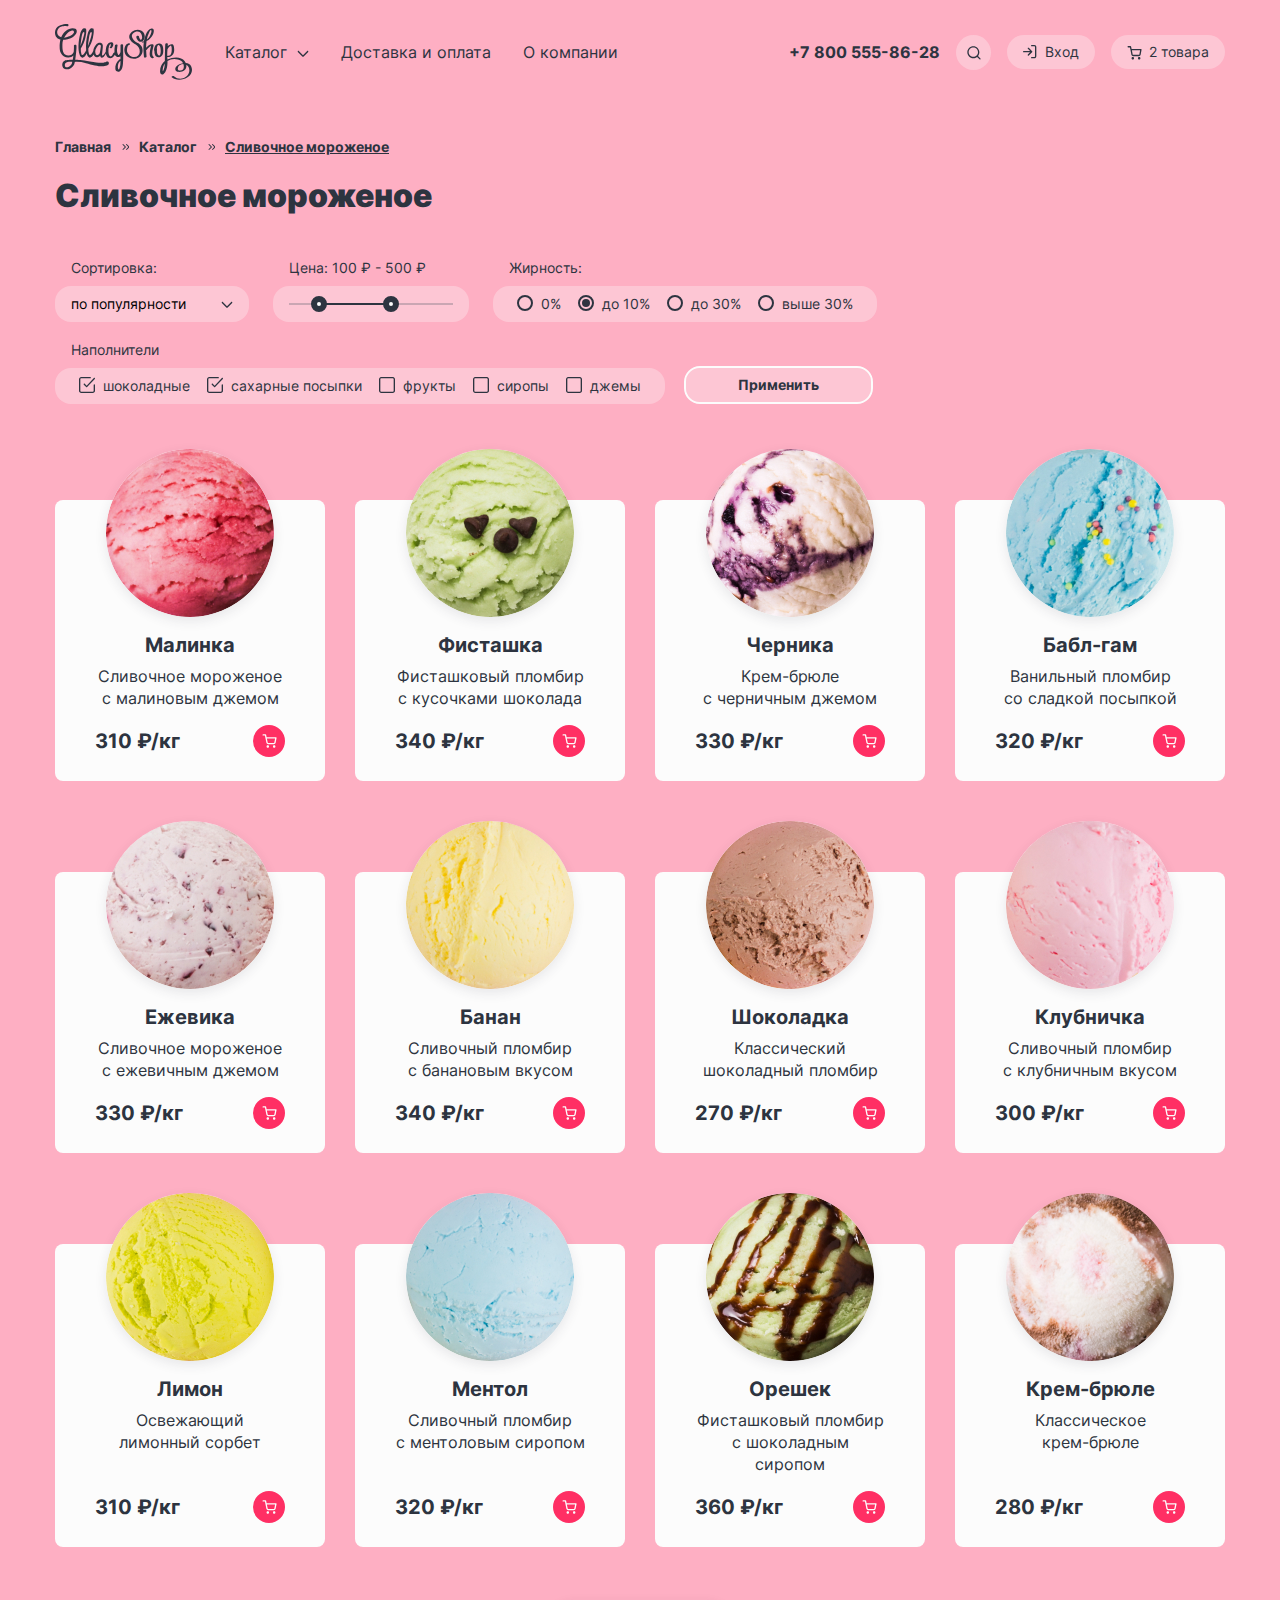
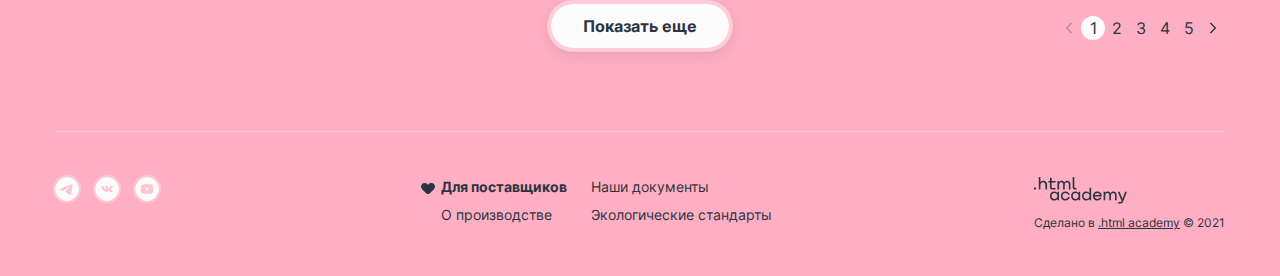
==== catalog.html @ 37ceaa21 "Merge pull request #1 from EugeneChepkasov/master" ====
<!DOCTYPE html>
<html lang="ru">

  <head>
    <meta charset="utf-8">
    <title>HTML Academy: Глейси</title>
    <link rel="stylesheet" href="styles/styles.css">
    <link rel="icon" type="image/png" sizes="32x32" href="images/favicon-32x32.png">
  </head>

  <body>
    <div class="wrap-container">

      <!-- Header -->
      <header class="main-menu">
        <a href="index.html" title="Главная страница">
          <img src="images/logo-glacy.svg" class="main-logo" width="137" height="56" alt="Логотип Глейси">
        </a>
        <div class="menu">

          <ul class="navigation">
            <li>
              <a href="#" class="catalog-link">Каталог</a>
              <div class="inner-navigation-wrap">
                <ul class="inner-navigation">
                  <li><a href="#">Новинки</a></li>
                  <li>
                    <div></div>
                  </li>
                  <li><a href="#">Сливочное</a></li>
                  <li><a href="#">Щербеты</a></li>
                  <li><a href="#">Фруктовый лед</a></li>
                  <li><a href="#">Мелорин</a></li>
                </ul>
              </div>
            </li>
            <li>
              <a href="#">Доставка и оплата</a>
            </li>
            <li>
              <a href="#">О компании</a>
            </li>
          </ul>

          <ul class="user-navigation">
            <li>
              <a href="tel:+78005558628" class="link-tel">+7 800 555-86-28</a>
            </li>
            <li>
              <a href="#" title="Поиск по сайту" class="search-link">
                <svg class="search-icon" width="14" height="14" viewBox="0 0 14 14" fill="none"
                  xmlns="http://www.w3.org/2000/svg">
                  <path fill-rule="evenodd" clip-rule="evenodd"
                    d="M1.66329 6.18799C1.66329 3.61066 3.75263 1.52132 6.32996 1.52132C8.90729 1.52132 10.9966 3.61066 10.9966 6.18799C10.9966 7.44526 10.4994 8.58641 9.69093 9.42554C9.66808 9.44309 9.64612 9.46234 9.62519 9.48326C9.60427 9.50418 9.58503 9.52614 9.56748 9.54898C8.72835 10.3575 7.58722 10.8547 6.32996 10.8547C3.75263 10.8547 1.66329 8.76532 1.66329 6.18799ZM10.0751 10.8759C9.04862 11.697 7.74662 12.188 6.32996 12.188C3.01625 12.188 0.329956 9.5017 0.329956 6.18799C0.329956 2.87428 3.01625 0.187988 6.32996 0.187988C9.64367 0.187988 12.33 2.87428 12.33 6.18799C12.33 7.60467 11.839 8.90668 11.0179 9.93313L13.468 12.3833C13.7284 12.6436 13.7284 13.0657 13.468 13.3261C13.2077 13.5864 12.7855 13.5864 12.5252 13.3261L10.0751 10.8759Z"
                    fill="currentColor" />
                </svg>
              </a>
              <form action="https://echo.htmlacademy.ru/courses" method="get" class="search-popover">
                <input type="text" class="common-input search-input" name="search" placeholder="Поиск по сайту"
                  required>
              </form>
            </li>

            <li>
              <a href="#" title="Вход в личный кабинет" class="login-link">Вход</a>

              <form action="https://echo.htmlacademy.ru/courses" method="post" class="login-popover">
                <p class="title">Личный кабинет</p>
                <input class="common-input login-input" type="email" name="email" placeholder="email@example.com"
                  required>
                <input class="common-input input-password" type="password" name="password" placeholder="......"
                  required>

                <div class="login-action">
                  <button type="submit" class="red-button" name="button-login">Войти</button>
                  <div class="login-links">
                    <a href="#" class="link-login">Забыли пароль?</a>
                    <a href="#" class="link-login">Регистрация</a>
                  </div>
                </div>
              </form>
            </li>

            <li>
              <a href="#" class="cart-link">2 товара</a>

              <form class="cart-popover" action="https://echo.htmlacademy.ru/courses" method="get">
                <p class="title">Корзина</p>
                <ul class="cart-list">
                  <li class="cart-item">
                    <a href="#" class="cart-form-link">
                      <div class="cart-image">
                        <img class="cart-form-img" src="images/card-raspberry.jpg" alt="Малиновое мороженое"
                          width="270" height="184">
                      </div>
                      <div>
                        <p class="cart-title">Малинка</p>
                        <p class="cart-description">1 кг х 310 ₽</p>
                      </div>
                    </a>
                    <p class="cart-title">310 ₽</p>
                    <button type="button" class="close-button" name="close-cart"></button>
                    <input type="hidden" value="raspberry" name="raspberry">
                  </li>
                  <li class="cart-item">
                    <a href="#" class="cart-form-link">
                      <div class="cart-image">
                        <img class="cart-form-img" src="images/card-bubblegum.jpg" alt="Малиновое мороженое"
                          width="270" height="184">
                      </div>
                      <div>
                        <p class="cart-title">Бабл-гам</p>
                        <p class="cart-description">1.5 кг х 320 ₽</p>
                      </div>
                    </a>
                    <p class="cart-title">480 ₽</p>
                    <button type="button" class="close-button" name="close-cart">
                      <span class="visually-hidden">Удалить из корзины</span>
                    </button>
                    <input type="hidden" value="bubblegum" name="bubblegum">
                  </li>
                </ul>
                <div class="cart-order">
                  <button type="submit" class="red-button">Оформить заказ</button>
                  <span class="cart-title">Итого: <span class="sum-cart">780 ₽</span></span>
                </div>
              </form>
            </li>
            <li>
              <div class="cart-empty">
                <p class="title">В вашей корзинке пустошь</p>
              </div>
            </li>
          </ul>

        </div>
      </header>

      <main>

        <ul class="breadcrums">
          <li>
            <a href="index.html">Главная</a>
          </li>

          <li>
            <a href="#">Каталог</a>
          </li>

          <li>
            <a href="#">Сливочное мороженое</a>
          </li>

        </ul>
        <h1 class="main-title catalog-main-title">Сливочное мороженое</h1>


        <!-- SORTING FORM -->
        <form class="catalog-filters" action="https://echo.htmlacademy.ru/" method="get">

          <fieldset>
            <legend>Сортировка:</legend>
            <select class="goods-select" aria-label="Сортировка" name="sorting">
              <option value="popular">по популярности</option>
            </select>
          </fieldset>

          <fieldset>
            <legend>Цена: <span class="min-price">100 ₽</span> - <span class="mфч-price">500 ₽</span></legend>

            <div class="price-wrap">
              <div class="price-scale">
                <div class="price-range-bar" style="left: 30px; width: 72px;">

                  <button class="price-toggle price-toggle-min" type="button" name="min-price">
                    <span class="visually-hidden">Изменить минимальную цену</span>
                  </button>

                  <button class="price-toggle price-toggle-max" type="button" name="max-price">
                    <span class="visually-hidden">Изменить максимальную цену</span>
                  </button>
                </div>
              </div>
            </div>
          </fieldset>

          <fieldset>
            <legend>Жирность:</legend>
            <ul class="fat-fields-list">
              <li>
                <input type="radio" name="fat-percent" id="zero" class="radio-input visually-hidden" value="0">
                <label for="zero" class="radio-lable">0%</label>
              </li>

              <li>
                <input type="radio" name="fat-percent" id="ten" class="radio-input visually-hidden" value="10" checked>
                <label for="ten" class="radio-lable">до 10%</label>
              </li>

              <li>
                <input type="radio" name="fat-percent" id="less-thirty" class="radio-input visually-hidden" value=">30">
                <label for="less-thirty" class="radio-lable">до 30%</label>
              </li>

              <li>
                <input type="radio" name="fat-percent" id="above-thirty" class="radio-input visually-hidden"
                  value="30>">
                <label for="above-thirty" class="radio-lable">выше 30%</label>
              </li>

            </ul>
          </fieldset>


          <fieldset>
            <legend>Наполнители</legend>
            <ul class="fill-fields-list">
              <li>
                <input type="checkbox" name="chocolate" id="chocolate" class="checkbox-input visually-hidden" checked>
                <label for="chocolate" class="checkbox-lable">шоколадные</label>
              </li>
              <li>
                <input type="checkbox" name="sugar" id="sugar" class="checkbox-input visually-hidden" checked>
                <label for="sugar" class="checkbox-lable">сахарные посыпки</label>
              </li>
              <li>
                <input type="checkbox" name="fruits" id="fruits" class="checkbox-input visually-hidden">
                <label for="fruits" class="checkbox-lable">фрукты</label>
              </li>
              <li>
                <input type="checkbox" name="syrup" id="syrup" class="checkbox-input visually-hidden">
                <label for="syrup" class="checkbox-lable">сиропы</label>
              </li>
              <li>
                <input type="checkbox" name="jam" id="jam" class="checkbox-input visually-hidden">
                <label for="jam" class="checkbox-lable">джемы</label>
              </li>
            </ul>
          </fieldset>

          <button class="filters-button">Применить</button>

        </form>


        <!-- CARDS -->

        <section>
          <h2 class="visually-hidden">Каталог сливочного мороженого</h2>

          <ul class="catalog-container">

            <li class="card-container">
              <a href="#" class="card-link" title="На страницу товара">
                <div class="card-image">
                  <img src="images/card-raspberry.jpg" alt="Сливочное мороженое c малиновым джемом" width="270"
                    height="184">
                </div>
                <h3 class="catalog-title">Малинка</h3>
              </a>
              <p>Сливочное мороженое c малиновым джемом</p>
              <div class="card-order">
                <span class="card-price">310 ₽/кг</span>
                <button type="button" class="card-button">
                  <span class="visually-hidden">Добавить в корзину</span>
                </button>
              </div>
            </li>

            <li class="card-container">
              <a href="#" class="card-link" title="На страницу товара">
                <div class="card-image">
                  <img src="images/card-pistache.jpg" alt="Фисташковый пломбир c кусочками шоколада" width="270"
                    height="184">
                </div>
                <h3 class="catalog-title">Фисташка</h3>
              </a>
              <p>Фисташковый пломбир c кусочками шоколада</p>
              <div class="card-order">
                <span class="card-price">340 ₽/кг</span>
                <button type="button" class="card-button">
                  <span class="visually-hidden">Добавить в корзину</span>
                </button>
              </div>
            </li>

            <li class="card-container">
              <a href="#" class="card-link" title="На страницу товара">
                <div class="card-image">
                  <img src="images/card-blueberry.jpg" alt="Крем-брюле c черничным джемом" width="270" height="184">
                </div>
                <h3 class="catalog-title">Черника</h3>
              </a>
              <p>Крем-брюле <br>c черничным джемом</p>
              <div class="card-order">
                <span class="card-price">330 ₽/кг</span>
                <button type="button" class="card-button">
                  <span class="visually-hidden">Добавить в корзину</span>
                </button>
              </div>
            </li>

            <li class="card-container">
              <a href="#" class="card-link" title="На страницу товара">
                <div class="card-image">
                  <img src="images/card-bubblegum.jpg" alt="Ванильный пломбир со сладкой посыпкой" width="270"
                    height="184">
                </div>
                <h3 class="catalog-title">Бабл-гам</h3>
              </a>
              <p>Ванильный пломбир <br>со сладкой посыпкой</p>
              <div class="card-order">
                <span class="card-price">320 ₽/кг</span>
                <button type="button" class="card-button">
                  <span class="visually-hidden">Добавить в корзину</span>
                </button>
              </div>
            </li>

            <li class="card-container">
              <a href="#" class="card-link" title="На страницу товара">
                <div class="card-image">
                  <img src="images/card-blackberry.jpg" alt="Сливочное мороженое с ежевичным джемом" width="270"
                    height="184">
                </div>
                <h3 class="catalog-title">Ежевика</h3>
              </a>
              <p>Сливочное мороженое <br>с ежевичным джемом</p>
              <div class="card-order">
                <span class="card-price">330 ₽/кг</span>
                <button type="button" class="card-button">
                  <span class="visually-hidden">Добавить в корзину</span>
                </button>
              </div>
            </li>

            <li class="card-container">
              <a href="#" class="card-link" title="На страницу товара">
                <div class="card-image">
                  <img src="images/card-banana.jpg" alt="Сливочный пломбир с банановым вкусом" width="270" height="184">
                </div>
                <h3 class="catalog-title">Банан</h3>
              </a>
              <p>Сливочный пломбир <br>с банановым вкусом</p>
              <div class="card-order">
                <span class="card-price">340 ₽/кг</span>
                <button type="button" class="card-button">
                  <span class="visually-hidden">Добавить в корзину</span>
                </button>
              </div>
            </li>

            <li class="card-container">
              <a href="#" class="card-link" title="На страницу товара">
                <div class="card-image">
                  <img src="images/card-chocolate.jpg" alt="Классический шоколадный пломбир" width="270" height="184">
                </div>
                <h3 class="catalog-title">Шоколадка</h3>
              </a>
              <p>Классический шоколадный пломбир</p>
              <div class="card-order">
                <span class="card-price">270 ₽/кг</span>
                <button type="button" class="card-button">
                  <span class="visually-hidden">Добавить в корзину</span>
                </button>
              </div>
            </li>

            <li class="card-container">
              <a href="#" class="card-link" title="На страницу товара">
                <div class="card-image">
                  <img src="images/card-strawberry.jpg" alt="Сливочный пломбир с клубничным вкусом" width="270"
                    height="184">
                </div>
                <h3 class="catalog-title">Клубничка</h3>
              </a>
              <p>Сливочный пломбир <br>с клубничным вкусом</p>
              <div class="card-order">
                <span class="card-price">300 ₽/кг</span>
                <button type="button" class="card-button">
                  <span class="visually-hidden">Добавить в корзину</span>
                </button>
              </div>
            </li>

            <li class="card-container">
              <a href="#" class="card-link" title="На страницу товара">
                <div class="card-image">
                  <img src="images/card-lemon.jpg" alt="Освежающий лимонный сорбет" width="270" height="184">
                </div>
                <h3 class="catalog-title">Лимон</h3>
              </a>
              <p>Освежающий лимонный сорбет</p>
              <div class="card-order">
                <span class="card-price">310 ₽/кг</span>
                <button type="button" class="card-button">
                  <span class="visually-hidden">Добавить в корзину</span>
                </button>
              </div>
            </li>

            <li class="card-container">
              <a href="#" class="card-link" title="На страницу товара">
                <div class="card-image">
                  <img src="images/card-menthol.jpg" alt="Сливочный пломбир с ментоловым сиропом" width="270"
                    height="184">
                </div>
                <h3 class="catalog-title">Ментол</h3>
              </a>
              <p>Сливочный пломбир <br>с ментоловым сиропом</p>
              <div class="card-order">
                <span class="card-price">320 ₽/кг</span>
                <button type="button" class="card-button">
                  <span class="visually-hidden">Добавить в корзину</span>
                </button>
              </div>
            </li>

            <li class="card-container">
              <a href="#" class="card-link" title="На страницу товара">
                <div class="card-image">
                  <img src="images/card-choko-pistache.jpg" alt="Фисташковый пломбир с шоколадным сиропом" width="270"
                    height="184">
                </div>
                <h3 class="catalog-title">Орешек</h3>
              </a>
              <p>Фисташковый пломбир с шоколадным сиропом</p>
              <div class="card-order">
                <span class="card-price">360 ₽/кг</span>
                <button type="button" class="card-button">
                  <span class="visually-hidden">Добавить в корзину</span>
                </button>
              </div>
            </li>

            <li class="card-container">
              <a href="#" class="card-link" title="На страницу товара">
                <div class="card-image">
                  <img src="images/card-creme.svg" alt="Классическое крем-брюле" width="270" height="184">
                </div>
                <h3 class="catalog-title">Крем-брюле</h3>
              </a>
              <p>Классическое <br>крем-брюле </p>
              <div class="card-order">
                <span class="card-price">280 ₽/кг</span>
                <button type="button" class="card-button">
                  <span class="visually-hidden">Добавить в корзину</span>
                </button>
              </div>
            </li>

          </ul>
         </section>


        <div class="pagination">
        <button class="main-button pagination-button" type="button">Показать еще</button>
        <ul class="pagination-list">
          <li><a href="#" class="pagination-previous inactive-pagination"></a></li>
          <li><a href="#" class="pagination-link current-page">1</a></li>
          <li><a href="#" class="pagination-link">2</a></li>
          <li><a href="#" class="pagination-link">3</a></li>
          <li><a href="#" class="pagination-link">4</a></li>
          <li><a href="#" class="pagination-link">5</a></li>
          <li><a href="#" class="pagination-next"></a></li>
        </ul>


      </div>

      </main>

      <!-- Footer -->
      <footer class="main-footer">
        <ul class="footer-social social-links">
          <li class="social-telegram">
            <a href="https://t.me/htmlacademy">
              <span class="visually-hidden">Наш Телеграмм</span>
            </a>
          </li>
          <li class="social-vk">
            <a href="https://vk.com/htmlacademy">
              <span class="visually-hidden">Наш ВКонтакте</span>
            </a>
          </li>
          <li class="social-youtube">
            <a href="https://www.youtube.com/user/htmlacademyru">
              <span class="visually-hidden">Наш канал на Ютуб</span>
            </a>
          </li>
        </ul>

        <ul class="footer-docs">
          <li><a class="footer-link active-footer-link" href="#">Для поставщиков</a></li>
          <li><a class="footer-link" href="#">Наши документы</a></li>
          <li><a class="footer-link" href="#">О производстве</a></li>
          <li><a class="footer-link" href="#">Экологические стандарты</a></li>
        </ul>

        <div class="madein">
          <a href="https://htmlacademy.ru/">
            <img src="images/logo-htmlacademy.svg" alt="Логотип Академии HTML" width="93" height="27">
          </a>
          <p>Сделано в <span>.html academy</span> © 2021</p>
        </div>

      </footer>
    </div>
  </body>

</html>
---- styles/styles.css ----
@font-face {
  font-family: "Inter";
  src: url("../fonts/inter-400.woff2") format("woff2");
  font-weight: 400;
  font-style: normal;
  font-display: swap;
}

@font-face {
  font-family: "Inter";
  src: url("../fonts/inter-700.woff2") format("woff2");
  font-weight: 700;
  font-style: normal;
  font-display: swap;
}

@font-face {
  font-family: "Inter";
  src: url("../fonts/inter-900.woff2") format("woff2");
  font-weight: 900;
  font-style: normal;
  font-display: swap;
}


.visually-hidden {
  position: absolute;
  width: 1px;
  height: 1px;
  margin: -1px;
  border: 0;
  padding: 0;
  white-space: nowrap;
  clip-path: inset(100%);
  clip: rect(0 0 0 0);
  overflow: hidden;
}

html {
  height: 100%;
}

body {
  display: flex;
  flex-direction: column;
  height: 100%;
  font-family: "Inter", "Arial", sans-serif;
  font-size: 16px;
  line-height: 22px;
  font-weight: 400;
  color: #2D3440;
  margin: 0;
  background-color: #FEAFC3;
}

.blue-body {
  background-color: #69A9FF;
}

.yellow-body {
  background-color: #FCC850;
}

main {
  flex: 1 0 auto;
}

.wrap-container {
  width: 1170px;
  margin: 0 auto;
}


/* Titles */

.slider-title {
  font-family: "Inter", "Arial", sans-serif;
  font-weight: 900;
  font-style: normal;
  font-size: 36px;
  line-height: 46px;
  color: #2D3440;
  margin: 0;
}


.main-title {
  font-family: "Inter", "Arial", sans-serif;
  font-weight: 900;
  font-style: normal;
  font-size: 32px;
  line-height: 46px;
  color: #2D3440;
  text-align: center;
  margin: 0 0 56px 0;
}



.title {
  font-family: "Inter", "Arial", sans-serif;
  font-weight: 700;
  font-style: normal;
  font-size: 24px;
  line-height: 30px;
  color: #2D3440;
  margin: 0 0 16px 0;
}

.catalog-title {
  font-family: "Inter", "Arial", sans-serif;
  font-weight: 700;
  font-size: 20px;
  line-height: 24px;
  color: #2D3440;
  margin: 0;
  margin-top: 16px;
}


/* Кнопки */

.main-button {
  display: inline-block;
  font-family: "Inter", "Arial", sans-serif;
  font-size: 16px;
  line-height: 20px;
  font-weight: 700;
  padding: 12px 32px;
  margin-left: -1px;
  text-decoration: none;
  color: #2D3440;
  background-color: #FCFCFC;
  border: 4px solid rgba(252, 252, 252, 0.4);
  box-shadow: 0 4px 12px rgba(45, 52, 64, 0.1);
  border-radius: 26px;
  background-clip: padding-box;
  cursor: pointer;
}

.main-button:hover {
  background-color: rgba(252, 252, 252, 0.4);
  border: 4px solid #FCFCFC;
}

.main-button:focus {
  background-color: rgba(252, 252, 252, 0.4);
  outline: 2px solid #2D3440;
  border: 4px solid rgba(252, 252, 252, 0.4);
}

.main-button:active {
  background-color: #FCFCFC;
  outline: 2px solid #2D3440;
  border: 4px solid #FCFCFC;
}

.main-button:disabled {
  background-color: #E7E7E7;
  border: 4px solid rgba(252, 252, 252, 0.4);
  color: #B9B9B9;
}


.red-button {
  font-family: "Inter", "Arial", sans-serif;
  font-size: 16px;
  line-height: 20px;
  font-weight: 700;
  padding: 12px 32px;
  margin-left: -1px;
  color: #FCFCFC;
  background: #FF2F64;
  border: 4px solid #FEAFC3;
  box-shadow: 0px 4px 12px rgba(45, 52, 64, 0.1);
  border-radius: 26px;
  cursor: pointer;
}


.red-button:hover {
  color: #2D3440;
  background: #FCFCFC;
  border: 4px solid #FF2F64;
}

.red-button:focus {
  background: #FF2F64;
  outline: 2px solid #2D3440;
  outline-offset: -2px;
  border: 4px solid #FF2F64;
  color: #FCFCFC;
}

.red-button:active {
  color: #FCFCFC;
  background: #FEAFC3;
  outline: 2px solid #2D3440;
  outline-offset: -2px;
  border: 4px solid #FEAFC3;
}

.red-button:disabled {
  background-color: #B9B9B9;
  border: 4px solid rgba(185, 185, 185, 0.3);
  color: #565C66;
}

/* Inputs */

.common-input::placeholder {
  font-family: "Inter", "Arial", sans-serif;
  font-size: 16px;
  font-weight: 400;
  color: #B9B9B9;
}

.common-input {
  padding: 14px 16px;
  border: 1px solid #B9B9B9;
  border-radius: 4px;
  font-family: "Inter", "Arial", sans-serif;
  font-size: 16px;
  font-weight: 400;
  color: #2D3440;
  background-color: #FCFCFC;
  box-sizing: border-box;
}

.common-input:hover {
  border: 1px solid #2D3440;
}

.common-input:focus {
  outline: 2px solid #2D3440;
  outline-offset: -2px;
}

.common-input:invalid:not(:placeholder-shown) {
  border: 1px solid #EA5454;
}

.common-input:invalid:not(:placeholder-shown):hover {
  outline: 2px solid #EA5454;
  outline-offset: -2px;
}

.common-input:disabled {
  border: 1px solid #B9B9B9;
  background-color: #E7E7E7;
}


/* MENU */
.main-menu {
  position: relative;
  display: flex;
  align-items: center;
  padding: 24px 0;
  z-index: 50;
}

.menu {
  display: flex;
  width: 100%;
  justify-content: space-between;
}

.main-logo {
  display: block;
  margin-right: 17px;
}


.navigation,
.user-navigation {
  display: flex;
  position: relative;
  list-style: none;
  font-family: "Inter", "Arial", sans-serif;
  font-weight: 400;
  font-style: normal;
  font-size: 16px;
  line-height: 18px;
  margin: 0;
  padding: 0;
}

.navigation > li > a {
  display: inline-block;
  text-decoration: none;
  color: #2D3440;
  padding: 8px 16px;
  border-radius: 30px;
}


.navigation > li > a:hover {
  background-color: rgba(252, 252, 252, 0.3);
}

.navigation > li > a:focus {
  background-color: rgba(252, 252, 252, 0.3);
  outline: 2px solid #2D3440;
  outline-offset: -2px;
}

.navigation > li > a:active {
  background-color: #FCFCFC;
  outline: none;
}

.navigation > li > .catalog-link {
  position: relative;
  padding-right: 38px;
}


.navigation > li > .catalog-link:hover,
.navigation > li:hover > .catalog-link,
.navigation > li:focus-within > .catalog-link {
  background-color: #FF4A78;
  color: #FCFCFC;
}

.navigation > li > .catalog-link:focus {
  background-color: #FF4A78;
  color: #FCFCFC;
  outline: 2px solid #2D3440;
  outline-offset: -2px;
}

.navigation > li > .catalog-link:active {
  opacity: 0.6;
  outline: none;
}


.catalog-link::after {
  content: "";
  position: absolute;
  background: url("../images/arrow-black.svg") no-repeat;
  width: 12px;
  height: 7px;
  right: 16px;
  top: 15px;
}


.catalog-link:hover::after,
.catalog-link:focus::after,
.catalog-link:active::after,
.navigation > li:hover > .catalog-link::after,
.navigation > li:focus-within > .catalog-link::after {
  content: "";
  position: absolute;
  background: url("../images/arrow-white.svg") no-repeat;
  width: 12px;
  height: 7px;
  right: 16px;
  top: 15px;
}


.user-navigation > li > a {
  display: inline-block;
  text-decoration: none;
  color: #2D3440;
  padding: 8px 16px;
  background-color: rgba(252, 252, 252, 0.3);
  border-radius: 30px;
}

.user-navigation > li > .link-tel {
  font-weight: 700;
  display: block;
  text-decoration: none;
  color: #2D3440;
  padding: 8px 0;
  background: none;
  outline: none;
}

.user-navigation > li > .link-tel:hover {
  color: #FCFCFC;
}

.user-navigation > li > .link-tel:focus {
  color: #FCFCFC;
  opacity: 0.5;
}


.user-navigation > li > .search-link {
  display: flex;
  margin: 0;
  padding: 11px 10px 10px 11px;
  margin-left: 16px;
}

.user-navigation > li > .login-link,
.user-navigation > li > .cart-link {
  position: relative;
  padding-left: 38px;
  margin-left: 16px;
  font-size: 14px;
}

.login-link::before {
  content: "";
  position: absolute;
  background-image: url("../images/icon-login.svg");
  width: 16px;
  height: 16px;
  background-repeat: no-repeat;
  left: 16px;
  top: 10px;
}

.login-link:hover:before,
.login-link:active:before,
.login-link:focus:before {
  background-image: url("../images/icon-login-white.svg");
}

.cart-link::before {
  content: "";
  position: absolute;
  background-image: url("../images/icon-cart-black.svg");
  background-repeat: no-repeat;
  width: 16px;
  height: 16px;
  left: 16px;
  top: 11px;
}

.cart-link:hover:before,
.cart-link:active:before,
.cart-link:focus:before {
  background-image: url("../images/icon-cart.svg");
}

.user-navigation > li:not(:first-child) > a:hover {
  background-color: #FF4A78;
  color: #FCFCFC;
}

.user-navigation > li:not(:first-child) > a:focus {
  background-color: #FF4A78;
  outline: 2px solid #2D3440;
  outline-offset: -2px;
  color: #FCFCFC;
}

.user-navigation > li:not(:first-child) > a:active {
  opacity: 0.6;
  outline: none;
}




.inner-navigation {
  list-style: none;
  font-size: 14px;
  padding: 6px 0;
  box-shadow: 0 8px 16px rgba(45, 52, 64, 0.12);
  border-radius: 4px;
  background: #FCFCFC;
}

.inner-navigation-wrap {
  position: absolute;
  display: none;
  border-top: 21px solid transparent;
  box-sizing: border-box;
  margin-top: -13px;
}

li:hover > .inner-navigation-wrap,
li:focus-within > .inner-navigation-wrap {
  display: block;
}


.inner-navigation li a {
  display: block;
  text-decoration: none;
  color: #2D3440;
  padding: 6px 16px;

}

.inner-navigation li:first-child a {
  font-weight: 700;
}

.inner-navigation li div {
  height: 1px;
  background: rgba(185, 185, 185, 1);
  margin: 4px 16px;
}

.inner-navigation li a:hover {
  background: #FFCBD8;
}

.inner-navigation li a:focus {
  background: #FF4A78;
  outline: none;
  color: #FCFCFC;
}

.inner-navigation li a:active {
  background: #FF7799;
  color: #2D3440;
}

/* Search */

.search-popover {
  display: none;
  border-top: 8px solid transparent;
  position: absolute;
  top: 36px;
  left: -160px;
  padding: 24px 16px;
  border-radius: 4px;
  background-color: #FCFCFC;
  background-clip: padding-box;
  box-shadow: 0px 8px 16px rgba(45, 52, 64, 0.12);
}

.search-input {
  min-width: 324px;
}

li:focus-within .search-popover,
li:hover .search-popover {
  display: block;
}


/* Authorisation */

.login-popover {
  display: none;
  position: absolute;
  left: -122px;
  top: 36px;
  width: 420px;
  box-sizing: border-box;
  padding: 48px;
  border-radius: 4px;
  background-color: #FCFCFC;
  box-shadow: 0px 8px 16px rgba(45, 52, 64, 0.12);
  border-top: 8px solid transparent;
  background-clip: padding-box;
}

.login-input {
  width: 324px;
  margin-bottom: 16px;
}

.input-password {
  width: 324px;
  margin-bottom: 16px;
}

.input-password::placeholder {
  font-size: 30px;
  font-weight: 700;
  transform: translateY(-2px);
  color: black;
}

.login-action {
  display: flex;
  margin-top: 16px;
}

.login-links {
  margin-left: 19px;
}

.link-login {
  font-family: "Inter", "Arial", sans-serif;
  font-size: 14px;
  line-height: 24px;
  font-weight: 400;
  color: #2D3440;
}

.link-login:hover {
  opacity: 70%;
}

li:hover .login-popover,
li:focus-within .login-popover {
  display: block;
}

/* Cart */

.cart-popover {
  display: none;
  position: absolute;
  left: 0;
  top: 36px;
  padding: 48px;
  background-color: #FCFCFC;
  border-top: 8px solid transparent;
  background-clip: padding-box;
  box-shadow: 0px 8px 16px rgba(45, 52, 64, 0.12);
}


li:hover .cart-popover,
li:focus-within .cart-popover {
  display: block;

}

.cart-list {
  list-style: none;
  margin: 32px 0;
  padding: 0;

}

.cart-item {
  display: grid;
  width: 345px;
  grid-template-columns: 1fr 80px 10px;
  column-gap: 16px;
  align-items: center;
  margin-top: 24px;
}


.cart-image {
  display: flex;
  width: 46px;
  height: 46px;
  border-radius: 50%;
  overflow: hidden;
  justify-content: center;
  align-items: center;
}

.cart-form-img {
  transform: scale(0.5);
}

.cart-form-link {
  text-decoration: none;
  display: flex;
  gap: 16px;
  align-items: center;
}

.cart-title {
  font-family: "Inter", "Arial", sans-serif;
  font-weight: 700;
  font-size: 18px;
  line-height: 20px;
  color: #2D3440;
  margin: 0;
  padding: 0;
}


.cart-description {
  font-family: "Inter", "Arial", sans-serif;
  font-size: 14px;
  line-height: 16px;
  font-weight: 400;
  color: #B9B9B9;
  margin: 0;
  margin-top: 5px;
}


.close-button {
  width: 10px;
  height: 10px;
  background-image: url("../images/icon-close.svg");
  background-repeat: no-repeat;
  background-position: center center;
  border: none;
  background-color: transparent;
  cursor: pointer;
}

.cart-order {
  display: flex;
  justify-content: space-between;
  align-items: center;
}

.cart-order {
  position: relative;
  margin-top: 64px;
}

.cart-order::before {
  content: "";
  position: absolute;
  width: 100%;
  height: 1px;
  background-color: #E7E7E7;
  top: -32px;
}

.cart-empty {
  display: none;
  position: absolute;
  width: 288px;
  right: 0;
  top: 36px;
  padding: 48px 12px 32px 12px;
  background-color: #FCFCFC;
  border-top: 8px solid transparent;
  box-sizing: border-box;
  background-clip: padding-box;
  box-shadow: 0px 8px 16px rgba(45, 52, 64, 0.12);
  text-align: center;
}


/* SLIDER (Hero block) */

.hero-block {
  position: relative;
  padding-left: 70px;
  margin-bottom: 80px;
  margin-top: 21px;
  padding-bottom: 20px;
}

.slider {
  list-style: none;
  margin: 0;
  padding: 0;
}

.slider-screen {
  display: none;
}

.active-screen {
  position: relative;
  display: flex;
  align-items: center;
}

.slider-description {
  width: 470px;
  margin: 80px 40px 80px 0;
}

.slider-description p {
  font-size: 18px;
  line-height: 24px;
  margin-top: 24px;
  margin-bottom: 44px;
}

.slider-image {
  position: relative;
}

.slider-image::before {
  content: "";
  position: absolute;
  left: calc(50% - 312px/2);
  top: calc(50% - 312px/2);
  width: 312px;
  height: 312px;
  border-radius: 50%;
  background-color: rgba(255, 255, 255, 0.5);
  z-index: -10;
}

.slider-control {
  position: absolute;
  width: 38px;
  height: 38px;
  background-color: rgba(252, 252, 252, 0.3);
  border: 2px solid #FCFCFC;
  border-radius: 50%;
  cursor: pointer;
  z-index: 10;
}

.slider-control:hover {
  background-color: #FCFCFC;
}

.slider-control:focus {
  background-color: rgba(252, 252, 252, 0.3);
  border: 2px solid #2D3440;
  outline: none;
}

.slider-control:active {
  background-color: rgba(252, 252, 252, 0.5);
  border: 2px solid rgba(252, 252, 252, 0.5);
}

.slider-control:disabled {
  opacity: 0.3;
}

.control-forward {
  right: 276px;
  top: 238px;
  background-image: url("../images/arrow-white.svg");
  background-repeat: no-repeat;
  background-position: center center;
  transform: rotate(90deg);

}

.control-back {
  left: 542px;
  top: 238px;
  background-image: url("../images/arrow-white.svg");
  background-repeat: no-repeat;
  background-position: center center;
  transform: rotate(-90deg);
}

.control-forward:hover,
.control-forward:active,
.control-forward:focus {
  background-image: url("../images/arrow-black.svg");
  transform: rotate(-90deg);
}

.control-back:hover,
.control-back:active,
.control-back:focus {
  background-image: url("../images/arrow-black.svg");
  transform: rotate(90deg);
}


.slider-inactive-image {
  position: relative;
  transform: scale(0.32);
  opacity: 0.4;
  width: 144px;
}

.slider-inactive-image::before {
  content: "";
  position: absolute;
  left: 0;
  top: calc(50% - 312px/2);
  width: 312px;
  height: 312px;
  border-radius: 50%;
  background-color: rgba(255, 255, 255, 0.5);
  z-index: -10;
}


/* Bullets */

.slider-bullets {
  position: absolute;
  display: flex;
  list-style: none;
  margin: 0;
  padding: 0;
  line-height: 0;

  left: 0;
  bottom: 0;
  gap: 8px;
}

.bullet {
  width: 12px;
  height: 12px;
  border: 2px solid transparent;
  border-radius: 50%;
  background-color: rgba(252, 252, 252, 0.3);
  cursor: pointer;
  padding: 0;
  box-sizing: border-box;
}

.active-bullet {
  background-color: #FCFCFC;
}

.bullet:hover {
  border: 2px solid #FCFCFC;
}

.bullet:focus {
  border: 2px solid #2D3440;
  outline: none;
}

.bullet:active {
  border: 2px solid transparent;
}

/* Social Links */

.social-links {
  position: absolute;
  display: flex;
  list-style: none;
  margin: 0;
  margin-right: 20px;
  padding: 0;
  line-height: 0;
  right: 0;
  bottom: 0;
  gap: 16px;
}

.social-links > li > a {
  outline: none;
}

.social-links > li > a::before {
  content: "";
  display: block;
  width: 24px;
  height: 24px;
  background-color: rgba(252, 252, 252, 0.3);
  border-radius: 50%;
  border: 1px solid #FCFCFC;
  outline: 2px solid rgba(252, 252, 252, 0.3);
  box-sizing: border-box;
}


.social-links > li > a:hover::before {
  background-color: #2D3440;
}

.social-links > li > a:active::before {
  opacity: 70%;
}

.social-links > li > a:focus::before {
  background-color: #2D3440;
  outline: 2px solid #2D3440;
}

.social-telegram a::before {
  background: url("../images/icon-telegram.svg") no-repeat center center;
}

.social-vk a::before {
  background: url("../images/icon-vk.svg") no-repeat center center;
}

.social-youtube a::before {
  background: url("../images/icon-youtube.svg") no-repeat center center;
}



/* GIFTS */

.gifts-wrap {
  display: grid;
  grid-template-columns: 570px 570px;
  gap: 30px;
  margin: 0;
  padding: 0;
  margin-bottom: 80px;
  list-style: none;
}


.gift-article {
  display: flex;
  flex-direction: column;
  background: #FF7799;
  border-radius: 16px;
  background-repeat: no-repeat;
  background-position: right bottom;
  padding: 36px 36px 33px 36px;
  box-sizing: border-box;
}

.raspberry-gift {
  background-image: url("../images/gift-raspberry.png");
}

.marshmallow-gift {
  background-image: url("../images/gift-marshmallow.png");

}

.gift-description {
  max-width: 305px;
  flex-grow: 1;
  margin: 0 0 25px 0;
}

.gift-title {
  margin-bottom: 27px;
  max-width: 305px;
}

.gift-button {
  align-self: flex-start;
}

/* Popular cards */

.catalog-container {
  display: flex;
  padding: 0;
  margin: 0;
  margin-bottom: 80px;
  column-gap: 30px;
  row-gap: 40px;
  flex-wrap: wrap;
  list-style: none;
}

.card-container {
  position: relative;
  display: flex;
  flex-direction: column;
  align-items: center;
  width: 270px;
  padding: 0 40px 24px 40px;
  box-sizing: border-box;
}

.card-link {
  display: flex;
  text-decoration: none;
  flex-direction: column;
  align-items: center;
}

.card-image {
  display: flex;
  justify-content: center;
  width: 168px;
  height: 168px;
  border-radius: 50%;
  overflow: hidden;
  box-shadow: 0px 4px 12px rgba(45, 52, 64, 0.1);
}

.card-container::before {
  position: absolute;
  content: "";
  width: 100%;
  height: calc(100% - 51px);
  background: #FCFCFC;
  border-radius: 8px;
  bottom: 0;
  left: 0;
  z-index: -10;
}

.card-container p {
  margin: 8px 0 16px 0;
  text-align: center;
  flex-grow: 1;
}

.card-order {
  display: flex;
  width: 100%;
  justify-content: space-between;
  align-items: center;
}

.card-price {
  font-size: 20px;
  line-height: 24px;
  font-weight: 700;
}

.card-button {
  width: 32px;
  height: 32px;
  border-radius: 50%;
  border: none;
  background-color: #FF2F64;
  border: 2px solid #FF2F64;
  background-image: url("../images/icon-cart.svg");
  background-repeat: no-repeat;
  background-position: center;
  box-sizing: border-box;
  cursor: pointer;
}

.card-button:hover {
  background-color: #FCFCFC;
  background-image: url("../images/icon-cart-black.svg");
}

.card-button:focus {
  border: 2px solid #2D3440;
  outline: none;
}

.card-button:active {
  background-color: #FFCBD8;
  background-image: url("../images/icon-cart-black.svg");
  border: 2px solid #FF2F64;
}

.card-button:disabled {
  background-color: #B9B9B9;
  background-image: url("../images/icon-cart-black.svg");
  border: 2px solid #B9B9B9;
}


/* ABOUT */

.about {
  background-image: url("/images/background-waffle.jpg");
  border-radius: 16px;
  padding: 24px;
  margin-bottom: 80px;
}

.about-content {
  background-color: #FFFFFF;
  padding: 56px 40px 56px 40px;
  border-radius: 16px;
}

.about-description-wrap {
  display: flex;
  flex-wrap: wrap;
  column-gap: 30px;
  row-gap: 40px;
}

.about-description {
  position: relative;
  max-width: 442px;
  margin: 0;
  padding-left: 64px;
}

.about-description::before {
  content: "";
  position: absolute;
  width: 48px;
  height: 48px;
  background-repeat: no-repeat;
  top: 0;
  left: 0;
}

.description-icecrem::before {
  background-image: url("../images/icon-icecream.svg");
}

.description-leaf::before {
  background-image: url("../images/icon-leaf.svg");
}

.description-cow::before {
  background-image: url("../images/icon-cow.svg");
}

.description-thermometer::before {
  background-image: url("../images/icon-thermometer.svg");
}

/* BLOG */

.blog {
  display: grid;
  grid-template-columns: 570px 570px;
  gap: 30px;
  margin: 0;
  padding: 0;
  margin-bottom: 80px;
  list-style: none;
}

.blogs-news {
  background-color: #FCFCFC;
  border-radius: 16px;
  box-sizing: border-box;
  padding-left: 32px;
  padding-bottom: 50px;
  background-image: url("../images/background-blogs-news.jpg");
  background-position: right top -73px;
  background-repeat: no-repeat;
}

.blogs-heading {
  font: inherit;
  margin-top: 32px;
  margin-bottom: 12px;
}

.blogs-link {
  text-decoration: none;
  color: #2D3440;
  text-align: left;
}

.blogs-news .title {
  max-width: 303px;
}

.subscribe-wrap {
  background: repeating-linear-gradient(-45deg, #FF4A78, #FF4A78 10px, #E7E7E7 10px, #E7E7E7 30px, #69A9FF 30px, #69A9FF 40px, #E7E7E7 40px, #E7E7E7 60px);
  padding: 6px;
  border-radius: 16px;
  box-sizing: border-box;
}

.subscribe {
  background-color: #FCFCFC;
  padding: 26px;
  border-radius: 16px;
  height: 100%;
  box-sizing: border-box;
  display: flex;
  flex-direction: column;
  justify-content: center;
}

.subscribe p {
  margin: 0;
  margin-bottom: 42px;
}

.subscribe-email {
  width: 332px;
  margin-right: 10px;
}

.subscribe-email::placeholder {
  font-family: "Inter", "Arial", sans-serif;
  font-size: 16px;
  line-height: 20px;
  font-weight: 400;
  color: #B9B9B9;
}

/* DELIVERY */

.delivery {
  background-image: url("../images/background-delivery.png");
  background-repeat: no-repeat;
  background-position: top -180px left -60px;
  padding: 64px 64px 64px 100px;
  display: flex;
  justify-content: space-between;
  align-items: center;
  border-radius: 16px;
  margin-bottom: 80px;
}

.delivery article {
  max-width: 371px;
}

.delivery-description .main-title {
  text-align: left;
  margin-bottom: 24px;
}

.delivery-description p {
  margin: 0;
}

.delivery-form {
  display: flex;
  flex-wrap: wrap;
  justify-content: center;
  max-width: 500px;
  background-color: #FCFCFC;
  padding: 40px;
  box-sizing: border-box;
  border-radius: 8px;
}

.delivery-form p {
  width: 420px;
  margin: 0;
  margin-bottom: 60px;
}

.field-delivery {
  position: relative;
}

.delivery-form label {
  position: absolute;
  left: 0;
  top: -28px;
  font-family: "Inter", "Arial", sans-serif;
  font-size: 16px;
  line-height: 20px;
  font-weight: 700;
  margin-right: 4px;
}

.date-delivery {
  position: relative;
  width: 117px;
  margin-right: 16px;
  margin-bottom: 48px;
}

.phone-delivery {
  position: relative;
  width: 287px;
  margin-bottom: 48px;
}

.address-delivery {
  position: relative;
  width: 420px;
  margin-bottom: 27px;
}

.tooltip-link {
  position: absolute;
  width: 13px;
  height: 13px;
  background: url("../images/icon-tooltip.svg") no-repeat center;
  right: -17px;
  top: 3px;
}

.tooltip-link:hover + .tooltip {
  display: block;
}


.tooltip {
  display: none;
  position: absolute;
  top: -6px;
  min-width: 150px;
  font-style: normal;
  font-weight: 400;
  font-size: 12px;
  line-height: 16px;
  color: #565C66;
  padding: 10px 8px;
  background-color: #FCFCFC;
  border: 1px solid #B9B9B9;
  border-radius: 1px;
  box-shadow: 0px 2px 12px rgba(173, 152, 143, 0.18);
  z-index: 10;
}

.tooltip::before {
  position: absolute;
  content: "";
  width: 11px;
  height: 11px;
  left: -6px;
  top: 11px;
  background-color: #FCFCFC;
  border-bottom: 1px solid #B9B9B9;
  border-left: 1px solid #B9B9B9;
  border-radius: 1px;
  transform: rotate(45deg);
}

.tooltip-delivery {
  left: 78px;
}

.tooltip-date {
  left: 66px;
}

/* Contacts */

.contacts {
  background-image: url("../images/backgound-address.jpeg");
  background-repeat: no-repeat;
  background-position: center center;
  background-size: cover;
  padding: 64px;
  display: flex;
  align-items: center;
  border-radius: 16px;
}

.contacts-description {
  background-color: #FCFCFC;
  max-width: 343px;
  border-radius: 8px;
  padding: 40px;
  box-sizing: border-box;
}


.contacts-description p {
  margin: 0;
  padding: 0;
}

.contacts-description address {
  font-style: normal;
  margin-top: 10px;
  margin-bottom: 24px;
}

.contacts-description a {
  display: block;
  text-decoration: none;
  margin-top: 12px;
}

.contacts-description span {
  display: block;
  font-size: 14px;
  margin-bottom: 28px;
}


/* FOOTER */

.main-footer {
  display: flex;
  justify-content: space-between;
  position: relative;
  padding: 45px 0;
}

.footer-social {
  position: relative;
}

.footer-docs {
  list-style: none;
  display: grid;
  grid-template-columns: auto auto;
  height: fit-content;
  row-gap: 8px;
  column-gap: 24px;
  margin: 0;
  padding: 0;
}

.footer-docs li {
  line-height: 20px;
}

.footer-link {
  display: block;
  text-decoration: none;
  font-size: 14px;
  line-height: 20px;
  color: #2D3440;
}

.active-footer-link {
  position: relative;
  font-weight: 700;
}

.active-footer-link::before {
  content: "";
  width: 14px;
  height: 12px;
  position: absolute;
  background: url("../images/icon-heart.svg");
  top: 5px;
  left: -20px;
}


.footer-link:hover {
  color: #565C66;
}

.footer-link:active {
  opacity: 70%;
}

.footer-link:focus {
  outline: 2px solid #2D3440;
}


.madein p {
  margin-top: 6px;
  margin-bottom: 0;
  font-size: 12px;
  line-height: 16px;
}

.madein p span {
  text-decoration: underline;
}

.madein a:hover {
  opacity: 70%;
}

.madein a:active {
  opacity: 50%;
}


/* CATALOG */

.catalog-main-title {
  text-align: left;
  margin-bottom: 39px;
}

.breadcrums {
  display: flex;
  list-style: none;
  padding: 0;
  gap: 28px;
  margin: 31px 0 16px 0;
}

.breadcrums li a {
  font-family: "Inter", "Arial", sans-serif;
  text-decoration: none;
  font-style: normal;
  font-weight: 700;
  font-size: 14px;
  line-height: 20px;
  color: #2D3440;
}

.breadcrums li:last-child a {
  text-decoration: underline;
}

.breadcrums li {
  position: relative;
}

.breadcrums li:not(:last-child)::after {
  content: "";
  position: absolute;
  background-image: url("../images/icon-quotes.svg");
  width: 7px;
  height: 6px;
  top: 9px;
  right: -18px;
}

.breadcrums li:hover {
  opacity: 80%;
  cursor: pointer;
}

.breadcrums li:active {
  opacity: 60%;
}

/* Filters */

.catalog-filters {
  max-width: 825px;
  display: flex;
  flex-wrap: wrap;
  column-gap: 24px;
  row-gap: 18px;
  margin-bottom: 45px;
}

.catalog-filters fieldset {
  border: none;
  font-size: 14px;
  line-height: 20px;
  padding: 0;
  margin: 0;
}

.catalog-filters legend {
  padding: 0 0 0 16px;
  margin-bottom: 8px;
}

.goods-select {
  font-family: "Inter", "Arial", sans-serif;
  font-weight: 400;
  font-style: normal;
  font-size: 14px;
  line-height: 20px;
  padding: 8px 63px 8px 16px;
  border: none;
  background-color: rgba(252, 252, 252, 0.3);
  border-radius: 16px;
  appearance: none;
  background-image: url("../images/arrow-black.svg");
  background-repeat: no-repeat;
  background-position: right 16px center;
  cursor: pointer;
}


.price-wrap {
  padding: 17px 16px;
  background-color: rgba(252, 252, 252, 0.3);
  border-radius: 16px;
}


.price-scale {
  width: 164px;
  height: 2px;
  background-color: rgba(86, 92, 102, 0.3);
  position: relative;
}

.price-range-bar {
  height: 2px;
  background-color: #2D3440;
  position: absolute;
}

.price-toggle {
  position: absolute;
  padding: 0;
  width: 16px;
  height: 16px;
  top: -7px;
  background-color: #FCFCFC;
  border-radius: 50%;
  border: 6px solid #2D3440;
  box-sizing: border-box;
  cursor: pointer;
}

.price-toggle-min {
  left: -8px;
}

.price-toggle-max {
  right: -8px;
}

.price-toggle:hover {
  background-color: #2D3440;
  border: 6px solid #FCFCFC;
}

.price-toggle:focus {
  background-color: #2D3440;
  border: 6px solid #FCFCFC;
  outline: 2px solid #2D3440;
}

.price-toggle:active {
  background-color: #2D3440;
  border: 6px solid #2D3440;
  outline: none;
}


.fat-fields-list {
  display: flex;
  column-gap: 41px;
  list-style: none;
  padding: 8px 24px 8px 48px;
  margin: 0;
  background-color: rgba(252, 252, 252, 0.3);
  border-radius: 16px;
}


.radio-lable {
  position: relative;
}

.radio-lable::before {
  content: "";
  width: 16px;
  height: 16px;
  position: absolute;
  left: -24px;
  top: 0;
  border: 2px solid #2D3440;
  box-sizing: border-box;
  border-radius: 50%;
}


.radio-lable::after {
  content: "";
  width: 8px;
  height: 8px;
  position: absolute;
  left: -20px;
  top: 4px;
  background-position: center;
  background-color: #2D3440;
  border-radius: 10px;
  display: none;
}

.radio-input:checked + .radio-lable::after {
  display: block;
}

.radio-lable:hover::after {
  background-color: #FCFCFC;
}

.radio-lable:hover::before {
  border: 2px solid #FCFCFC;
}

.radio-lable:active::after {
  background-color: #2D3440;
  opacity: 50%;
}

.radio-lable:active::before {
  border: 2px solid #2D3440;
  opacity: 50%;
}



.fill-fields-list {
  display: flex;
  column-gap: 41px;
  list-style: none;
  padding: 8px 24px 8px 48px;
  margin: 0;
  background-color: rgba(252, 252, 252, 0.3);
  border-radius: 16px;
}


.checkbox-lable {
  position: relative;
}

.checkbox-lable::before {
  content: "";
  width: 16px;
  height: 16px;
  position: absolute;
  left: -24px;
  top: 0;
  background: url("../images/icon-square.svg") no-repeat center;
}

.checkbox-lable:hover::before {
  background: url("../images/icon-square-white.svg") no-repeat center;
}

.checkbox-input:checked + .checkbox-lable::before {
  background: url("../images/icon-square-checked.svg") no-repeat center;
}

.checkbox-input:checked:hover + .checkbox-lable::before {
  background: url("../images/icon-square-checked-white.svg") no-repeat center;
}

.checkbox-lable:active::before {
  background: url("../images/icon-square.svg") no-repeat center;
  opacity: 50%;
}

.checkbox-input:checked:active + .checkbox-lable::before {
  background: url("../images/icon-square-checked.svg") no-repeat center;
  opacity: 50%;
}

.goods-select:hover,
.price-wrap:hover,
.fat-fields-list:hover,
.fill-fields-list:hover {
  background-color: rgba(252, 252, 252, 0.5);
}

.goods-select:focus,
.price-wrap:focus-within,
.fat-fields-list:focus,
.fat-fields-list:focus-within,
.fill-fields-list:focus,
.fill-fields-list:focus-within {
  background-color: rgba(252, 252, 252, 0.4);
  outline: 2px solid #FCFCFC;
  outline-offset: -2px;
}



.filters-button {
  display: inline-block;
  align-self: flex-end;
  font-family: "Inter", "Arial", sans-serif;
  font-size: 14px;
  line-height: 20px;
  font-weight: 700;
  padding: 7px 52px;
  margin-left: -5px;
  text-decoration: none;
  color: #2D3440;
  background-color: rgba(252, 252, 252, 0.3);
  border: 2px solid #FCFCFC;
  border-radius: 16px;
  background-clip: padding-box;
  cursor: pointer;
}

.filters-button:hover {
  background-color: #FCFCFC;
  border: 2px solid rgba(252, 252, 252, 0.3);
}

.filters-button:focus {
  background-color: rgba(252, 252, 252, 0.3);
  outline: 2px solid #2D3440;
  border: 2px solid rgba(252, 252, 252, 0.3);
}

.filters-button:active {
  background-color: rgba(252, 252, 252, 0.3);
  border: 2px solid rgba(252, 252, 252, 0.3);
  outline: none;
}


/* Modal Window */

.modal-container {
  position: fixed;
  display: flex;
  top: 0;
  left: 0;
  width: 100%;
  height: 100%;
  background-color: rgba(45, 52, 64, 0.3);
  z-index: 50;
}

.modal-window {
  position: relative;
  margin: auto;
  width: 570px;
  background-color: #FCFCFC;
  border-radius: 8px;
  box-shadow: 0px 15px 40px rgba(45, 52, 64, 0.12);
  box-sizing: border-box;
  padding: 64px;
}

.close-modal {
  background: url("../images/icon-close-modal.svg") no-repeat center;
  background-color: #FCFCFC;
  border: none;
  width: 11px;
  height: 11px;
  position: absolute;
  top: 36px;
  right: 36px;
  cursor: pointer;
}

.modal-input {
  width: 442px;
  margin-bottom: 16px;
}

.modal-button {
  display: flex;
  margin-left: auto;
  margin-top: 16px;
}

.modal-title {
  margin-bottom: 32px;
}

/* Pagination */

.pagination {
  position: relative;
  display: flex;
  justify-content: center;
  margin-top: -27px;
  margin-bottom: 80px;
}

.pagination::after {
  content: "";
  position: absolute;
  width: 100%;
  height: 1px;
  background-color: rgba(252, 252, 252, 0.3);
  bottom: -80px;
  left: 0;
}

.pagination-list {
  position: absolute;
  display: flex;
  list-style: none;
  right: 0;
}

.pagination-link {
  position: relative;
  display: block;
  padding-top: 1px;
  background-color: transparent;
  width: 24px;
  height: 24px;
  border-radius: 50%;
  text-align: center;
  text-decoration: none;
  color: #2D3440;
  box-sizing: border-box;
  background-clip: border-box;
}

.current-page {
  background-color: #FCFCFC;
}

.pagination-link:hover {
  background-color: rgba(252, 252, 252, 0.5);
}

.pagination-link:active {
  background-color: rgba(252, 252, 252, 0.5);
  outline: 1px solid #FCFCFC;
  outline-offset: -1px;
}

.pagination-link:focus {
  background-color: rgba(252, 252, 252, 0.5);
  outline: 1px solid #2D3440;
  outline-offset: -1px;
}

.pagination-previous {
  display: block;
  width: 24px;
  height: 24px;
  border-radius: 50%;
  background: url("../images/icon-pagination.svg") no-repeat center;
  transform: rotate(180deg);
  cursor: pointer;
}

.pagination-next {
  display: block;
  width: 24px;
  height: 24px;
  border-radius: 50%;
  background: url("../images/icon-pagination.svg") no-repeat center;
  cursor: pointer;
}

.inactive-pagination {
  opacity: 0.3;
  cursor: auto;
}

.pagination-previous:hover,
.pagination-next:hover {
  background: url("../images/icon-pagination-white.svg") no-repeat center;
}

.pagination-previous:active,
.pagination-next:active {
opacity: 0.5;
}

.pagination-previous:focus,
.pagination-next:focus {
  outline: 1px solid #2D3440;
  outline-offset: -1px;
}
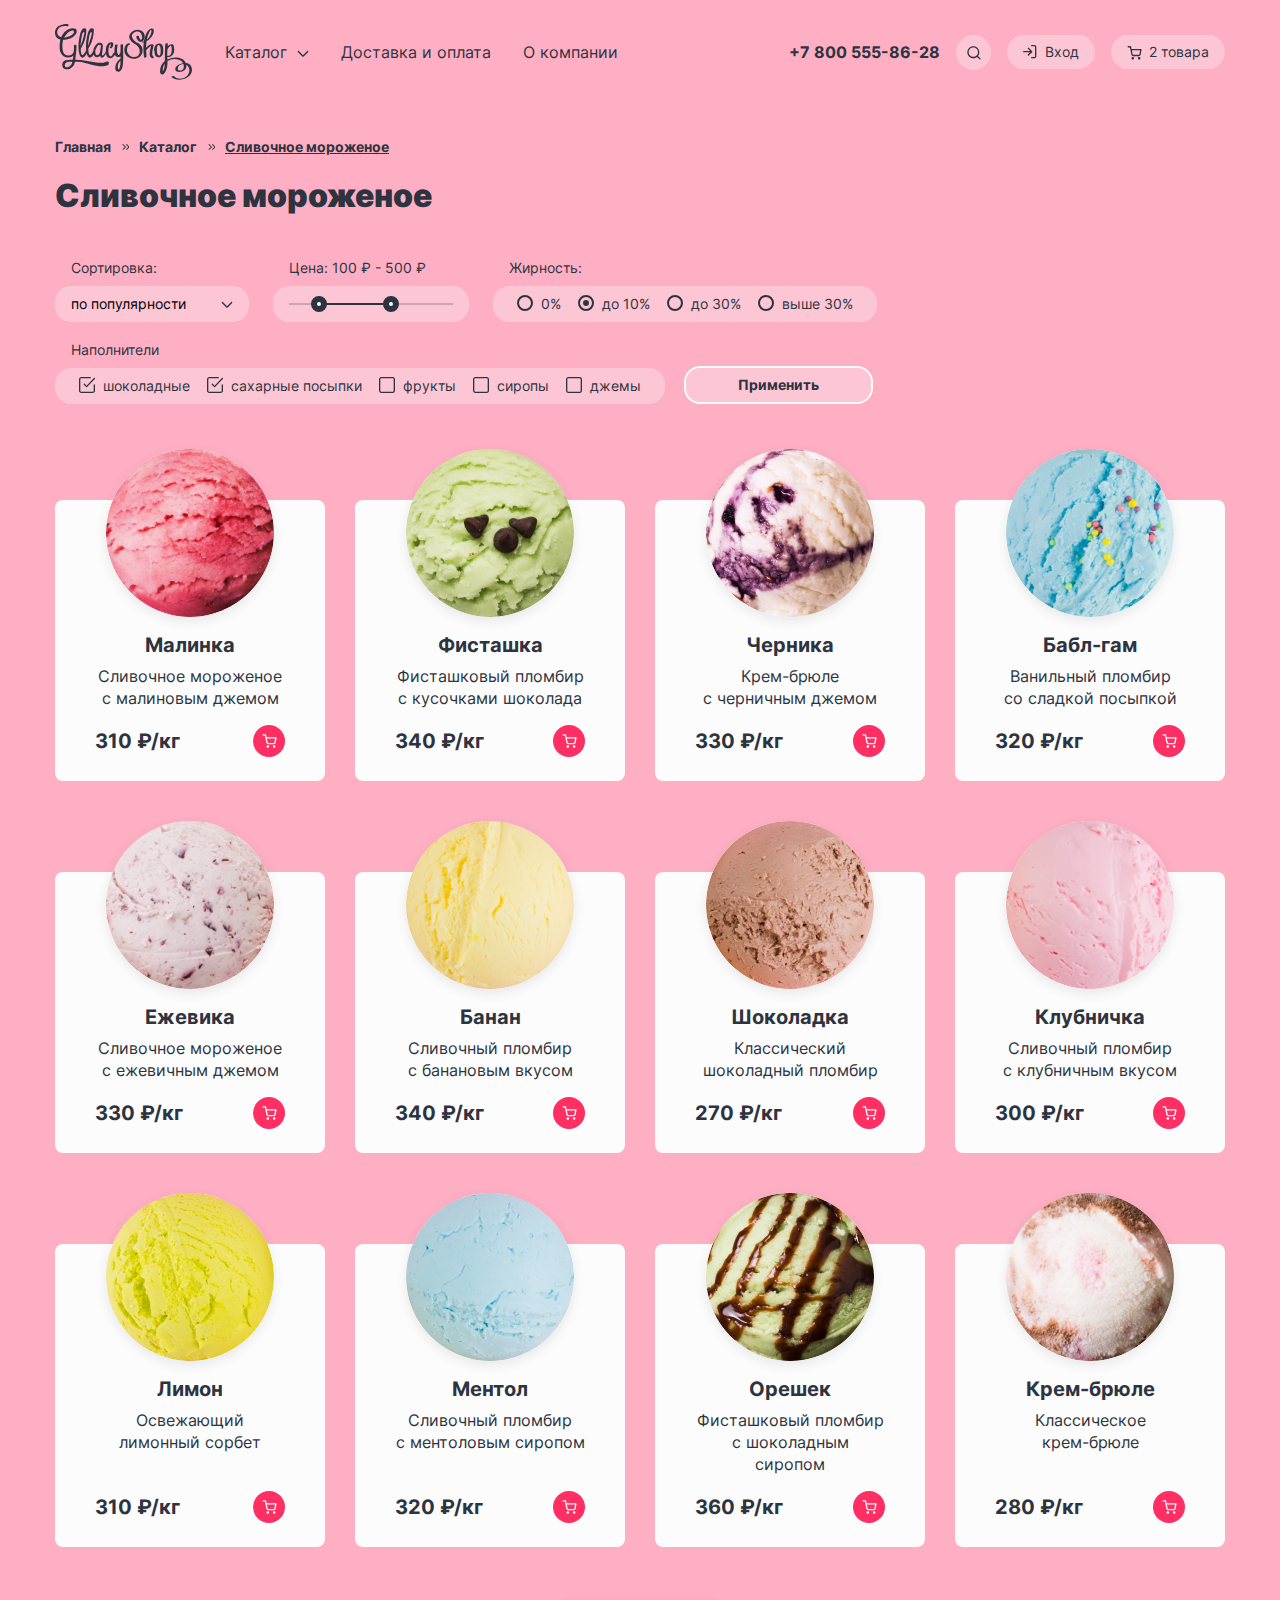
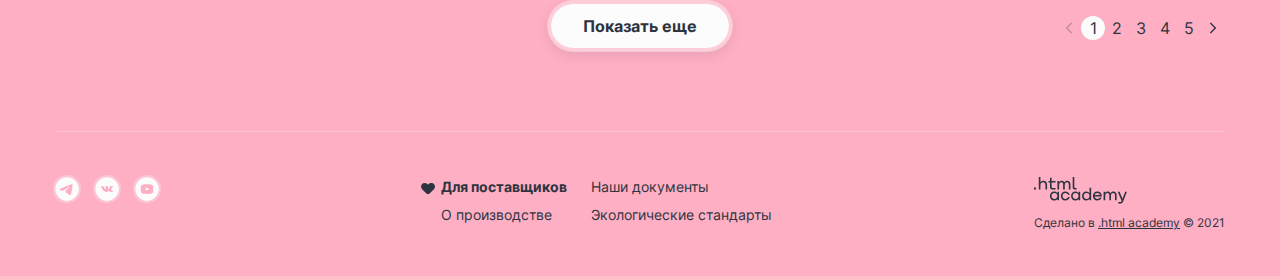
==== commit a1a1e9c7: "CSS-03. Вложенность" ====
--- a/catalog.html
+++ b/catalog.html
@@ -19,34 +19,35 @@
         <div class="menu">
 
           <ul class="navigation">
-            <li>
+            <li class="navigation-item">
               <a href="#" class="catalog-link">Каталог</a>
               <div class="inner-navigation-wrap">
                 <ul class="inner-navigation">
-                  <li><a href="#">Новинки</a></li>
-                  <li>
+                  <li class="inner-navigation-item"><a href="#">Новинки</a></li>
+                  <li class="inner-navigation-item">
                     <div></div>
                   </li>
-                  <li><a href="#">Сливочное</a></li>
-                  <li><a href="#">Щербеты</a></li>
-                  <li><a href="#">Фруктовый лед</a></li>
-                  <li><a href="#">Мелорин</a></li>
+                  <li class="inner-navigation-item"><a href="#">Сливочное</a></li>
+                  <li class="inner-navigation-item"><a href="#">Щербеты</a></li>
+                  <li class="inner-navigation-item"><a href="#">Фруктовый лед</a></li>
+                  <li class="inner-navigation-item"><a href="#">Мелорин</a></li>
                 </ul>
               </div>
             </li>
-            <li>
+            <li class="navigation-item">
               <a href="#">Доставка и оплата</a>
             </li>
-            <li>
+            <li class="navigation-item">
               <a href="#">О компании</a>
             </li>
           </ul>
 
           <ul class="user-navigation">
-            <li>
+            <li class="user-tel">
               <a href="tel:+78005558628" class="link-tel">+7 800 555-86-28</a>
             </li>
-            <li>
+
+            <li class="user-search">
               <a href="#" title="Поиск по сайту" class="search-link">
                 <svg class="search-icon" width="14" height="14" viewBox="0 0 14 14" fill="none"
                   xmlns="http://www.w3.org/2000/svg">
@@ -61,7 +62,7 @@
               </form>
             </li>
 
-            <li>
+            <li class="user-login">
               <a href="#" title="Вход в личный кабинет" class="login-link">Вход</a>
 
               <form action="https://echo.htmlacademy.ru/courses" method="post" class="login-popover">
@@ -81,7 +82,7 @@
               </form>
             </li>
 
-            <li>
+            <li class="user-cart">
               <a href="#" class="cart-link">2 товара</a>
 
               <form class="cart-popover" action="https://echo.htmlacademy.ru/courses" method="get">
@@ -90,8 +91,8 @@
                   <li class="cart-item">
                     <a href="#" class="cart-form-link">
                       <div class="cart-image">
-                        <img class="cart-form-img" src="images/card-raspberry.jpg" alt="Малиновое мороженое"
-                          width="270" height="184">
+                        <img class="cart-form-img" src="images/card-raspberry.jpg" alt="Малиновое мороженое" width="270"
+                          height="184">
                       </div>
                       <div>
                         <p class="cart-title">Малинка</p>
@@ -105,8 +106,8 @@
                   <li class="cart-item">
                     <a href="#" class="cart-form-link">
                       <div class="cart-image">
-                        <img class="cart-form-img" src="images/card-bubblegum.jpg" alt="Малиновое мороженое"
-                          width="270" height="184">
+                        <img class="cart-form-img" src="images/card-bubblegum.jpg" alt="Малиновое мороженое" width="270"
+                          height="184">
                       </div>
                       <div>
                         <p class="cart-title">Бабл-гам</p>
@@ -136,18 +137,18 @@
         </div>
       </header>
 
-      <main>
+      <main class="main-index">
 
         <ul class="breadcrums">
-          <li>
+          <li class="breadcrums-item">
             <a href="index.html">Главная</a>
           </li>
 
-          <li>
+          <li class="breadcrums-item">
             <a href="#">Каталог</a>
           </li>
 
-          <li>
+          <li class="breadcrums-item">
             <a href="#">Сливочное мороженое</a>
           </li>
 
@@ -238,7 +239,7 @@
             </ul>
           </fieldset>
 
-          <button class="filters-button">Применить</button>
+          <button class="filters-button" type="submit">Применить</button>
 
         </form>
 
@@ -450,40 +451,42 @@
             </li>
 
           </ul>
-         </section>
+        </section>
 
 
         <div class="pagination">
-        <button class="main-button pagination-button" type="button">Показать еще</button>
-        <ul class="pagination-list">
-          <li><a href="#" class="pagination-previous inactive-pagination"></a></li>
-          <li><a href="#" class="pagination-link current-page">1</a></li>
-          <li><a href="#" class="pagination-link">2</a></li>
-          <li><a href="#" class="pagination-link">3</a></li>
-          <li><a href="#" class="pagination-link">4</a></li>
-          <li><a href="#" class="pagination-link">5</a></li>
-          <li><a href="#" class="pagination-next"></a></li>
-        </ul>
-
-
-      </div>
+          <button class="main-button pagination-button" type="button">Показать еще</button>
+          <ul class="pagination-list">
+            <li><a href="#" class="pagination-previous inactive-pagination"></a></li>
+            <li><a href="#" class="pagination-link current-page">1</a></li>
+            <li><a href="#" class="pagination-link">2</a></li>
+            <li><a href="#" class="pagination-link">3</a></li>
+            <li><a href="#" class="pagination-link">4</a></li>
+            <li><a href="#" class="pagination-link">5</a></li>
+            <li><a href="#" class="pagination-next"></a></li>
+          </ul>
+
+
+        </div>
 
       </main>
 
       <!-- Footer -->
       <footer class="main-footer">
+        <h3 class="visually-hidden">Наши соцсети</h3>
+
         <ul class="footer-social social-links">
-          <li class="social-telegram">
+          <li class="social-item social-telegram">
             <a href="https://t.me/htmlacademy">
               <span class="visually-hidden">Наш Телеграмм</span>
             </a>
           </li>
-          <li class="social-vk">
+          <li class="social-item social-vk">
             <a href="https://vk.com/htmlacademy">
               <span class="visually-hidden">Наш ВКонтакте</span>
             </a>
           </li>
-          <li class="social-youtube">
+          <li class="social-item social-youtube">
             <a href="https://www.youtube.com/user/htmlacademyru">
               <span class="visually-hidden">Наш канал на Ютуб</span>
             </a>
--- a/styles/styles.css
+++ b/styles/styles.css
@@ -48,20 +48,20 @@
   font-size: 16px;
   line-height: 22px;
   font-weight: 400;
-  color: #2D3440;
-  margin: 0;
-  background-color: #FEAFC3;
+  color: #2d3440;
+  margin: 0;
+  background-color: #feafc3;
 }
 
 .blue-body {
-  background-color: #69A9FF;
+  background-color: #69a9ff;
 }
 
 .yellow-body {
-  background-color: #FCC850;
-}
-
-main {
+  background-color: #fcc850;
+}
+
+.main-index {
   flex: 1 0 auto;
 }
 
@@ -79,7 +79,7 @@
   font-style: normal;
   font-size: 36px;
   line-height: 46px;
-  color: #2D3440;
+  color: #2d3440;
   margin: 0;
 }
 
@@ -90,7 +90,7 @@
   font-style: normal;
   font-size: 32px;
   line-height: 46px;
-  color: #2D3440;
+  color: #2d3440;
   text-align: center;
   margin: 0 0 56px 0;
 }
@@ -103,7 +103,7 @@
   font-style: normal;
   font-size: 24px;
   line-height: 30px;
-  color: #2D3440;
+  color: #2d3440;
   margin: 0 0 16px 0;
 }
 
@@ -112,7 +112,7 @@
   font-weight: 700;
   font-size: 20px;
   line-height: 24px;
-  color: #2D3440;
+  color: #2d3440;
   margin: 0;
   margin-top: 16px;
 }
@@ -129,8 +129,9 @@
   padding: 12px 32px;
   margin-left: -1px;
   text-decoration: none;
-  color: #2D3440;
-  background-color: #FCFCFC;
+  max-width: 400px;
+  color: #2d3440;
+  background-color: #fcfcfc;
   border: 4px solid rgba(252, 252, 252, 0.4);
   box-shadow: 0 4px 12px rgba(45, 52, 64, 0.1);
   border-radius: 26px;
@@ -140,25 +141,25 @@
 
 .main-button:hover {
   background-color: rgba(252, 252, 252, 0.4);
-  border: 4px solid #FCFCFC;
+  border: 4px solid #fcfcfc;
 }
 
 .main-button:focus {
   background-color: rgba(252, 252, 252, 0.4);
-  outline: 2px solid #2D3440;
+  outline: 2px solid #2d3440;
   border: 4px solid rgba(252, 252, 252, 0.4);
 }
 
 .main-button:active {
-  background-color: #FCFCFC;
-  outline: 2px solid #2D3440;
-  border: 4px solid #FCFCFC;
+  background-color: #fcfcfc;
+  outline: 2px solid #2d3440;
+  border: 4px solid #fcfcfc;
 }
 
 .main-button:disabled {
-  background-color: #E7E7E7;
+  background-color: #e7e7e7;
   border: 4px solid rgba(252, 252, 252, 0.4);
-  color: #B9B9B9;
+  color: #b9b9b9;
 }
 
 
@@ -169,9 +170,9 @@
   font-weight: 700;
   padding: 12px 32px;
   margin-left: -1px;
-  color: #FCFCFC;
-  background: #FF2F64;
-  border: 4px solid #FEAFC3;
+  color: #fcfcfc;
+  background: #ff2f64;
+  border: 4px solid #feafc3;
   box-shadow: 0px 4px 12px rgba(45, 52, 64, 0.1);
   border-radius: 26px;
   cursor: pointer;
@@ -179,29 +180,29 @@
 
 
 .red-button:hover {
-  color: #2D3440;
-  background: #FCFCFC;
-  border: 4px solid #FF2F64;
+  color: #2d3440;
+  background: #fcfcfc;
+  border: 4px solid #ff2f64;
 }
 
 .red-button:focus {
-  background: #FF2F64;
-  outline: 2px solid #2D3440;
+  background: #ff2f64;
+  outline: 2px solid #2d3440;
   outline-offset: -2px;
-  border: 4px solid #FF2F64;
-  color: #FCFCFC;
+  border: 4px solid #ff2f64;
+  color: #fcfcfc;
 }
 
 .red-button:active {
-  color: #FCFCFC;
-  background: #FEAFC3;
-  outline: 2px solid #2D3440;
+  color: #fcfcfc;
+  background: #feafc3;
+  outline: 2px solid #2d3440;
   outline-offset: -2px;
-  border: 4px solid #FEAFC3;
+  border: 4px solid #feafc3;
 }
 
 .red-button:disabled {
-  background-color: #B9B9B9;
+  background-color: #b9b9b9;
   border: 4px solid rgba(185, 185, 185, 0.3);
   color: #565C66;
 }
@@ -212,42 +213,42 @@
   font-family: "Inter", "Arial", sans-serif;
   font-size: 16px;
   font-weight: 400;
-  color: #B9B9B9;
+  color: #b9b9b9;
 }
 
 .common-input {
   padding: 14px 16px;
-  border: 1px solid #B9B9B9;
+  border: 1px solid #b9b9b9;
   border-radius: 4px;
   font-family: "Inter", "Arial", sans-serif;
   font-size: 16px;
   font-weight: 400;
   color: #2D3440;
-  background-color: #FCFCFC;
+  background-color: #fcfcfc;
   box-sizing: border-box;
 }
 
 .common-input:hover {
-  border: 1px solid #2D3440;
+  border: 1px solid #2d3440;
 }
 
 .common-input:focus {
-  outline: 2px solid #2D3440;
+  outline: 2px solid #2d3440;
   outline-offset: -2px;
 }
 
 .common-input:invalid:not(:placeholder-shown) {
-  border: 1px solid #EA5454;
+  border: 1px solid #ea5454;
 }
 
 .common-input:invalid:not(:placeholder-shown):hover {
-  outline: 2px solid #EA5454;
+  outline: 2px solid #ea5454;
   outline-offset: -2px;
 }
 
 .common-input:disabled {
-  border: 1px solid #B9B9B9;
-  background-color: #E7E7E7;
+  border: 1px solid #b9b9b9;
+  background-color: #e7e7e7;
 }
 
 
@@ -275,6 +276,8 @@
 .navigation,
 .user-navigation {
   display: flex;
+  flex-wrap: wrap;
+  row-gap: 16px;
   position: relative;
   list-style: none;
   font-family: "Inter", "Arial", sans-serif;
@@ -286,7 +289,17 @@
   padding: 0;
 }
 
-.navigation > li > a {
+.navigation {
+  max-width: 470px;
+  justify-content: flex-start;
+}
+
+.user-navigation {
+  max-width: 545px;
+  justify-content: flex-end;
+}
+
+.navigation-item > a {
   display: inline-block;
   text-decoration: none;
   color: #2D3440;
@@ -295,42 +308,42 @@
 }
 
 
-.navigation > li > a:hover {
+.navigation-item > a:hover {
   background-color: rgba(252, 252, 252, 0.3);
 }
 
-.navigation > li > a:focus {
+.navigation-item > a:focus {
   background-color: rgba(252, 252, 252, 0.3);
-  outline: 2px solid #2D3440;
+  outline: 2px solid #2d3440;
   outline-offset: -2px;
 }
 
-.navigation > li > a:active {
-  background-color: #FCFCFC;
+.navigation-item > a:active {
+  background-color: #fcfcfc;
   outline: none;
 }
 
-.navigation > li > .catalog-link {
+.navigation-item > .catalog-link {
   position: relative;
   padding-right: 38px;
 }
 
 
-.navigation > li > .catalog-link:hover,
-.navigation > li:hover > .catalog-link,
-.navigation > li:focus-within > .catalog-link {
-  background-color: #FF4A78;
-  color: #FCFCFC;
-}
-
-.navigation > li > .catalog-link:focus {
-  background-color: #FF4A78;
-  color: #FCFCFC;
-  outline: 2px solid #2D3440;
+.navigation-item > .catalog-link:hover,
+.navigation-item:hover > .catalog-link,
+.navigation-item:focus-within > .catalog-link {
+  background-color: #ff4a78;
+  color: #fcfcfc;
+}
+
+.navigation-item > .catalog-link:focus {
+  background-color: #ff4a78;
+  color: #fcfcfc;
+  outline: 2px solid #2d3440;
   outline-offset: -2px;
 }
 
-.navigation > li > .catalog-link:active {
+.navigation-item > .catalog-link:active {
   opacity: 0.6;
   outline: none;
 }
@@ -350,8 +363,8 @@
 .catalog-link:hover::after,
 .catalog-link:focus::after,
 .catalog-link:active::after,
-.navigation > li:hover > .catalog-link::after,
-.navigation > li:focus-within > .catalog-link::after {
+.navigation-item:hover > .catalog-link::after,
+.navigation-item:focus-within > .catalog-link::after {
   content: "";
   position: absolute;
   background: url("../images/arrow-white.svg") no-repeat;
@@ -362,44 +375,48 @@
 }
 
 
-.user-navigation > li > a {
+.link-tel {
+  font-weight: 700;
+  display: block;
+  max-width: 160px;
+  text-decoration: none;
+  color: #2d3440;
+  padding: 8px 0;
+  background: none;
+  outline: none;
+}
+
+.link-tel:hover {
+  color: #fcfcfc;
+}
+
+.link-tel:focus {
+  color: #fcfcfc;
+  opacity: 0.5;
+}
+
+
+.user-search > a,
+.user-login > a,
+.user-cart > a {
   display: inline-block;
   text-decoration: none;
-  color: #2D3440;
+  color: #2d3440;
   padding: 8px 16px;
   background-color: rgba(252, 252, 252, 0.3);
   border-radius: 30px;
 }
 
-.user-navigation > li > .link-tel {
-  font-weight: 700;
-  display: block;
-  text-decoration: none;
-  color: #2D3440;
-  padding: 8px 0;
-  background: none;
-  outline: none;
-}
-
-.user-navigation > li > .link-tel:hover {
-  color: #FCFCFC;
-}
-
-.user-navigation > li > .link-tel:focus {
-  color: #FCFCFC;
-  opacity: 0.5;
-}
-
-
-.user-navigation > li > .search-link {
+
+.user-search > .search-link {
   display: flex;
   margin: 0;
   padding: 11px 10px 10px 11px;
   margin-left: 16px;
 }
 
-.user-navigation > li > .login-link,
-.user-navigation > li > .cart-link {
+.user-login > .login-link,
+.user-cart > .cart-link {
   position: relative;
   padding-left: 38px;
   margin-left: 16px;
@@ -440,19 +457,25 @@
   background-image: url("../images/icon-cart.svg");
 }
 
-.user-navigation > li:not(:first-child) > a:hover {
-  background-color: #FF4A78;
-  color: #FCFCFC;
-}
-
-.user-navigation > li:not(:first-child) > a:focus {
-  background-color: #FF4A78;
-  outline: 2px solid #2D3440;
+.user-search > a:hover,
+.user-login > a:hover,
+.user-cart > a:hover {
+  background-color: #ff4a78;
+  color: #fcfcfc;
+}
+
+.user-search > a:focus,
+.user-login > a:focus,
+.user-cart > a:focus {
+  background-color: #ff4a78;
+  outline: 2px solid #2d3440;
   outline-offset: -2px;
-  color: #FCFCFC;
-}
-
-.user-navigation > li:not(:first-child) > a:active {
+  color: #fcfcfc;
+}
+
+.user-search > a:active,
+.user-login > a:active,
+.user-cart > a:active {
   opacity: 0.6;
   outline: none;
 }
@@ -466,7 +489,7 @@
   padding: 6px 0;
   box-shadow: 0 8px 16px rgba(45, 52, 64, 0.12);
   border-radius: 4px;
-  background: #FCFCFC;
+  background: #fcfcfc;
 }
 
 .inner-navigation-wrap {
@@ -477,44 +500,46 @@
   margin-top: -13px;
 }
 
-li:hover > .inner-navigation-wrap,
-li:focus-within > .inner-navigation-wrap {
+.navigation-item:hover > .inner-navigation-wrap,
+.navigation-item:focus-within > .inner-navigation-wrap {
   display: block;
 }
 
 
-.inner-navigation li a {
+.inner-navigation-item a {
   display: block;
   text-decoration: none;
-  color: #2D3440;
+  color: #2d3440;
   padding: 6px 16px;
 
 }
 
-.inner-navigation li:first-child a {
+.inner-navigation-item:first-child a {
   font-weight: 700;
 }
 
-.inner-navigation li div {
+.inner-navigation-item div {
   height: 1px;
   background: rgba(185, 185, 185, 1);
   margin: 4px 16px;
 }
 
-.inner-navigation li a:hover {
-  background: #FFCBD8;
-}
-
-.inner-navigation li a:focus {
-  background: #FF4A78;
+.inner-navigation-item a:hover {
+  background: #ffcbd8;
+}
+
+.inner-navigation-item a:focus {
+  background: #ff4a78;
   outline: none;
-  color: #FCFCFC;
-}
-
-.inner-navigation li a:active {
-  background: #FF7799;
-  color: #2D3440;
-}
+  color: #fcfcfc;
+}
+
+.inner-navigation-item a:active {
+  background: #ff7799;
+  color: #2d3440;
+}
+
+
 
 /* Search */
 
@@ -526,7 +551,7 @@
   left: -160px;
   padding: 24px 16px;
   border-radius: 4px;
-  background-color: #FCFCFC;
+  background-color: #fcfcfc;
   background-clip: padding-box;
   box-shadow: 0px 8px 16px rgba(45, 52, 64, 0.12);
 }
@@ -535,8 +560,8 @@
   min-width: 324px;
 }
 
-li:focus-within .search-popover,
-li:hover .search-popover {
+.user-search:focus-within .search-popover,
+.user-search:hover .search-popover {
   display: block;
 }
 
@@ -552,7 +577,7 @@
   box-sizing: border-box;
   padding: 48px;
   border-radius: 4px;
-  background-color: #FCFCFC;
+  background-color: #fcfcfc;
   box-shadow: 0px 8px 16px rgba(45, 52, 64, 0.12);
   border-top: 8px solid transparent;
   background-clip: padding-box;
@@ -589,17 +614,18 @@
   font-size: 14px;
   line-height: 24px;
   font-weight: 400;
-  color: #2D3440;
+  color: #2d3440;
 }
 
 .link-login:hover {
   opacity: 70%;
 }
 
-li:hover .login-popover,
-li:focus-within .login-popover {
+.user-login:hover .login-popover,
+.user-login:focus-within .login-popover {
   display: block;
 }
+
 
 /* Cart */
 
@@ -609,15 +635,15 @@
   left: 0;
   top: 36px;
   padding: 48px;
-  background-color: #FCFCFC;
+  background-color: #fcfcfc;
   border-top: 8px solid transparent;
   background-clip: padding-box;
   box-shadow: 0px 8px 16px rgba(45, 52, 64, 0.12);
 }
 
 
-li:hover .cart-popover,
-li:focus-within .cart-popover {
+.user-cart:hover .cart-popover,
+.user-cart:focus-within .cart-popover {
   display: block;
 
 }
@@ -665,7 +691,7 @@
   font-weight: 700;
   font-size: 18px;
   line-height: 20px;
-  color: #2D3440;
+  color: #2d3440;
   margin: 0;
   padding: 0;
 }
@@ -676,7 +702,7 @@
   font-size: 14px;
   line-height: 16px;
   font-weight: 400;
-  color: #B9B9B9;
+  color: #b9b9b9;
   margin: 0;
   margin-top: 5px;
 }
@@ -709,7 +735,7 @@
   position: absolute;
   width: 100%;
   height: 1px;
-  background-color: #E7E7E7;
+  background-color: #e7e7e7;
   top: -32px;
 }
 
@@ -720,7 +746,7 @@
   right: 0;
   top: 36px;
   padding: 48px 12px 32px 12px;
-  background-color: #FCFCFC;
+  background-color: #fcfcfc;
   border-top: 8px solid transparent;
   box-sizing: border-box;
   background-clip: padding-box;
@@ -788,19 +814,19 @@
   width: 38px;
   height: 38px;
   background-color: rgba(252, 252, 252, 0.3);
-  border: 2px solid #FCFCFC;
+  border: 2px solid #fcfcfc;
   border-radius: 50%;
   cursor: pointer;
   z-index: 10;
 }
 
 .slider-control:hover {
-  background-color: #FCFCFC;
+  background-color: #fcfcfc;
 }
 
 .slider-control:focus {
   background-color: rgba(252, 252, 252, 0.3);
-  border: 2px solid #2D3440;
+  border: 2px solid #2d3440;
   outline: none;
 }
 
@@ -894,15 +920,15 @@
 }
 
 .active-bullet {
-  background-color: #FCFCFC;
+  background-color: #fcfcfc;
 }
 
 .bullet:hover {
-  border: 2px solid #FCFCFC;
+  border: 2px solid #fcfcfc;
 }
 
 .bullet:focus {
-  border: 2px solid #2D3440;
+  border: 2px solid #2d3440;
   outline: none;
 }
 
@@ -917,7 +943,6 @@
   display: flex;
   list-style: none;
   margin: 0;
-  margin-right: 20px;
   padding: 0;
   line-height: 0;
   right: 0;
@@ -925,34 +950,34 @@
   gap: 16px;
 }
 
-.social-links > li > a {
+.social-item > a {
   outline: none;
 }
 
-.social-links > li > a::before {
+.social-item > a::before {
   content: "";
   display: block;
   width: 24px;
   height: 24px;
   background-color: rgba(252, 252, 252, 0.3);
   border-radius: 50%;
-  border: 1px solid #FCFCFC;
+  border: 1px solid #fcfcfc;
   outline: 2px solid rgba(252, 252, 252, 0.3);
   box-sizing: border-box;
 }
 
 
-.social-links > li > a:hover::before {
-  background-color: #2D3440;
-}
-
-.social-links > li > a:active::before {
+.social-item > a:hover::before {
+  background-color: #2d3440;
+}
+
+.social-item > a:active::before {
   opacity: 70%;
 }
 
-.social-links > li > a:focus::before {
-  background-color: #2D3440;
-  outline: 2px solid #2D3440;
+.social-item > a:focus::before {
+  background-color: #2d3440;
+  outline: 2px solid #2d3440;
 }
 
 .social-telegram a::before {
@@ -985,7 +1010,7 @@
 .gift-article {
   display: flex;
   flex-direction: column;
-  background: #FF7799;
+  background: #ff7799;
   border-radius: 16px;
   background-repeat: no-repeat;
   background-position: right bottom;
@@ -1062,7 +1087,7 @@
   content: "";
   width: 100%;
   height: calc(100% - 51px);
-  background: #FCFCFC;
+  background: #fcfcfc;
   border-radius: 8px;
   bottom: 0;
   left: 0;
@@ -1093,8 +1118,8 @@
   height: 32px;
   border-radius: 50%;
   border: none;
-  background-color: #FF2F64;
-  border: 2px solid #FF2F64;
+  background-color: #ff2f64;
+  border: 2px solid #ff2f64;
   background-image: url("../images/icon-cart.svg");
   background-repeat: no-repeat;
   background-position: center;
@@ -1103,25 +1128,25 @@
 }
 
 .card-button:hover {
-  background-color: #FCFCFC;
+  background-color: #fcfcfc;
   background-image: url("../images/icon-cart-black.svg");
 }
 
 .card-button:focus {
-  border: 2px solid #2D3440;
+  border: 2px solid #2d3440;
   outline: none;
 }
 
 .card-button:active {
-  background-color: #FFCBD8;
+  background-color: #ffcbd8;
   background-image: url("../images/icon-cart-black.svg");
-  border: 2px solid #FF2F64;
+  border: 2px solid #ff2f64;
 }
 
 .card-button:disabled {
-  background-color: #B9B9B9;
+  background-color: #b9b9b9;
   background-image: url("../images/icon-cart-black.svg");
-  border: 2px solid #B9B9B9;
+  border: 2px solid #b9b9b9;
 }
 
 
@@ -1193,7 +1218,7 @@
 }
 
 .blogs-news {
-  background-color: #FCFCFC;
+  background-color: #fcfcfc;
   border-radius: 16px;
   box-sizing: border-box;
   padding-left: 32px;
@@ -1211,7 +1236,7 @@
 
 .blogs-link {
   text-decoration: none;
-  color: #2D3440;
+  color: #2d3440;
   text-align: left;
 }
 
@@ -1220,14 +1245,14 @@
 }
 
 .subscribe-wrap {
-  background: repeating-linear-gradient(-45deg, #FF4A78, #FF4A78 10px, #E7E7E7 10px, #E7E7E7 30px, #69A9FF 30px, #69A9FF 40px, #E7E7E7 40px, #E7E7E7 60px);
+  background: repeating-linear-gradient(-45deg, #ff4a78, #ff4a78 10px, #e7e7e7 10px, #e7e7e7 30px, #69a9ff 30px, #69a9ff 40px, #e7e7e7 40px, #e7e7e7 60px);
   padding: 6px;
   border-radius: 16px;
   box-sizing: border-box;
 }
 
 .subscribe {
-  background-color: #FCFCFC;
+  background-color: #fcfcfc;
   padding: 26px;
   border-radius: 16px;
   height: 100%;
@@ -1252,13 +1277,13 @@
   font-size: 16px;
   line-height: 20px;
   font-weight: 400;
-  color: #B9B9B9;
+  color: #b9b9b9;
 }
 
 /* DELIVERY */
 
 .delivery {
-  background-image: url("../images/background-delivery.png");
+  background-image: url("../images/background-delivery.jpg");
   background-repeat: no-repeat;
   background-position: top -180px left -60px;
   padding: 64px 64px 64px 100px;
@@ -1267,6 +1292,7 @@
   align-items: center;
   border-radius: 16px;
   margin-bottom: 80px;
+  background-color: #e7e7e7;
 }
 
 .delivery article {
@@ -1287,7 +1313,7 @@
   flex-wrap: wrap;
   justify-content: center;
   max-width: 500px;
-  background-color: #FCFCFC;
+  background-color: #fcfcfc;
   padding: 40px;
   box-sizing: border-box;
   border-radius: 8px;
@@ -1358,8 +1384,8 @@
   line-height: 16px;
   color: #565C66;
   padding: 10px 8px;
-  background-color: #FCFCFC;
-  border: 1px solid #B9B9B9;
+  background-color: #fcfcfc;
+  border: 1px solid #b9b9b9;
   border-radius: 1px;
   box-shadow: 0px 2px 12px rgba(173, 152, 143, 0.18);
   z-index: 10;
@@ -1372,9 +1398,9 @@
   height: 11px;
   left: -6px;
   top: 11px;
-  background-color: #FCFCFC;
-  border-bottom: 1px solid #B9B9B9;
-  border-left: 1px solid #B9B9B9;
+  background-color: #fcfcfc;
+  border-bottom: 1px solid #b9b9b9;
+  border-left: 1px solid #b9b9b9;
   border-radius: 1px;
   transform: rotate(45deg);
 }
@@ -1398,10 +1424,11 @@
   display: flex;
   align-items: center;
   border-radius: 16px;
+  background-color: #e7e7e7;
 }
 
 .contacts-description {
-  background-color: #FCFCFC;
+  background-color: #fcfcfc;
   max-width: 343px;
   border-radius: 8px;
   padding: 40px;
@@ -1444,6 +1471,7 @@
 
 .footer-social {
   position: relative;
+  margin-right: 20px;
 }
 
 .footer-docs {
@@ -1466,7 +1494,7 @@
   text-decoration: none;
   font-size: 14px;
   line-height: 20px;
-  color: #2D3440;
+  color: #2d3440;
 }
 
 .active-footer-link {
@@ -1494,7 +1522,7 @@
 }
 
 .footer-link:focus {
-  outline: 2px solid #2D3440;
+  outline: 2px solid #2d3440;
 }
 
 
@@ -1533,25 +1561,25 @@
   margin: 31px 0 16px 0;
 }
 
-.breadcrums li a {
+.breadcrums-item a {
   font-family: "Inter", "Arial", sans-serif;
   text-decoration: none;
   font-style: normal;
   font-weight: 700;
   font-size: 14px;
   line-height: 20px;
-  color: #2D3440;
-}
-
-.breadcrums li:last-child a {
+  color: #2d3440;
+}
+
+.breadcrums-item:last-child a {
   text-decoration: underline;
 }
 
-.breadcrums li {
-  position: relative;
-}
-
-.breadcrums li:not(:last-child)::after {
+.breadcrums-item {
+  position: relative;
+}
+
+.breadcrums-item:not(:last-child)::after {
   content: "";
   position: absolute;
   background-image: url("../images/icon-quotes.svg");
@@ -1561,12 +1589,12 @@
   right: -18px;
 }
 
-.breadcrums li:hover {
+.breadcrums-item:hover {
   opacity: 80%;
   cursor: pointer;
 }
 
-.breadcrums li:active {
+.breadcrums-item:active {
   opacity: 60%;
 }
 
@@ -1628,7 +1656,7 @@
 
 .price-range-bar {
   height: 2px;
-  background-color: #2D3440;
+  background-color: #2d3440;
   position: absolute;
 }
 
@@ -1638,9 +1666,9 @@
   width: 16px;
   height: 16px;
   top: -7px;
-  background-color: #FCFCFC;
+  background-color: #fcfcfc;
   border-radius: 50%;
-  border: 6px solid #2D3440;
+  border: 6px solid #2d3440;
   box-sizing: border-box;
   cursor: pointer;
 }
@@ -1654,19 +1682,19 @@
 }
 
 .price-toggle:hover {
-  background-color: #2D3440;
-  border: 6px solid #FCFCFC;
+  background-color: #2d3440;
+  border: 6px solid #fcfcfc;
 }
 
 .price-toggle:focus {
-  background-color: #2D3440;
-  border: 6px solid #FCFCFC;
-  outline: 2px solid #2D3440;
+  background-color: #2d3440;
+  border: 6px solid #fcfcfc;
+  outline: 2px solid #2d3440;
 }
 
 .price-toggle:active {
-  background-color: #2D3440;
-  border: 6px solid #2D3440;
+  background-color: #2d3440;
+  border: 6px solid #2d3440;
   outline: none;
 }
 
@@ -1693,7 +1721,7 @@
   position: absolute;
   left: -24px;
   top: 0;
-  border: 2px solid #2D3440;
+  border: 2px solid #2d3440;
   box-sizing: border-box;
   border-radius: 50%;
 }
@@ -1701,13 +1729,13 @@
 
 .radio-lable::after {
   content: "";
-  width: 8px;
-  height: 8px;
-  position: absolute;
-  left: -20px;
-  top: 4px;
+  width: 6px;
+  height: 6px;
+  position: absolute;
+  left: -19px;
+  top: 5px;
   background-position: center;
-  background-color: #2D3440;
+  background-color: #2d3440;
   border-radius: 10px;
   display: none;
 }
@@ -1717,20 +1745,20 @@
 }
 
 .radio-lable:hover::after {
-  background-color: #FCFCFC;
+  background-color: #fcfcfc;
 }
 
 .radio-lable:hover::before {
-  border: 2px solid #FCFCFC;
+  border: 2px solid #fcfcfc;
 }
 
 .radio-lable:active::after {
-  background-color: #2D3440;
+  background-color: #2d3440;
   opacity: 50%;
 }
 
 .radio-lable:active::before {
-  border: 2px solid #2D3440;
+  border: 2px solid #2d3440;
   opacity: 50%;
 }
 
@@ -1792,15 +1820,17 @@
 
 .goods-select:focus,
 .price-wrap:focus-within,
-.fat-fields-list:focus,
 .fat-fields-list:focus-within,
-.fill-fields-list:focus,
 .fill-fields-list:focus-within {
   background-color: rgba(252, 252, 252, 0.4);
-  outline: 2px solid #FCFCFC;
+  outline: 2px solid #fcfcfc;
   outline-offset: -2px;
 }
 
+.checkbox-input:focus + .checkbox-lable::before {
+  outline: 2px solid #2d3440;
+  outline-offset: 2px;
+}
 
 
 .filters-button {
@@ -1813,22 +1843,22 @@
   padding: 7px 52px;
   margin-left: -5px;
   text-decoration: none;
-  color: #2D3440;
+  color: #2d3440;
   background-color: rgba(252, 252, 252, 0.3);
-  border: 2px solid #FCFCFC;
+  border: 2px solid #fcfcfc;
   border-radius: 16px;
   background-clip: padding-box;
   cursor: pointer;
 }
 
 .filters-button:hover {
-  background-color: #FCFCFC;
+  background-color: #fcfcfc;
   border: 2px solid rgba(252, 252, 252, 0.3);
 }
 
 .filters-button:focus {
   background-color: rgba(252, 252, 252, 0.3);
-  outline: 2px solid #2D3440;
+  outline: 2px solid #2d3440;
   border: 2px solid rgba(252, 252, 252, 0.3);
 }
 
@@ -1856,7 +1886,7 @@
   position: relative;
   margin: auto;
   width: 570px;
-  background-color: #FCFCFC;
+  background-color: #fcfcfc;
   border-radius: 8px;
   box-shadow: 0px 15px 40px rgba(45, 52, 64, 0.12);
   box-sizing: border-box;
@@ -1865,7 +1895,7 @@
 
 .close-modal {
   background: url("../images/icon-close-modal.svg") no-repeat center;
-  background-color: #FCFCFC;
+  background-color: #fcfcfc;
   border: none;
   width: 11px;
   height: 11px;
@@ -1927,13 +1957,13 @@
   border-radius: 50%;
   text-align: center;
   text-decoration: none;
-  color: #2D3440;
+  color: #2d3440;
   box-sizing: border-box;
   background-clip: border-box;
 }
 
 .current-page {
-  background-color: #FCFCFC;
+  background-color: #fcfcfc;
 }
 
 .pagination-link:hover {
@@ -1942,13 +1972,13 @@
 
 .pagination-link:active {
   background-color: rgba(252, 252, 252, 0.5);
-  outline: 1px solid #FCFCFC;
+  outline: 1px solid #fcfcfc;
   outline-offset: -1px;
 }
 
 .pagination-link:focus {
   background-color: rgba(252, 252, 252, 0.5);
-  outline: 1px solid #2D3440;
+  outline: 1px solid #2d3440;
   outline-offset: -1px;
 }
 
@@ -1988,6 +2018,6 @@
 
 .pagination-previous:focus,
 .pagination-next:focus {
-  outline: 1px solid #2D3440;
+  outline: 1px solid #2d3440;
   outline-offset: -1px;
 }
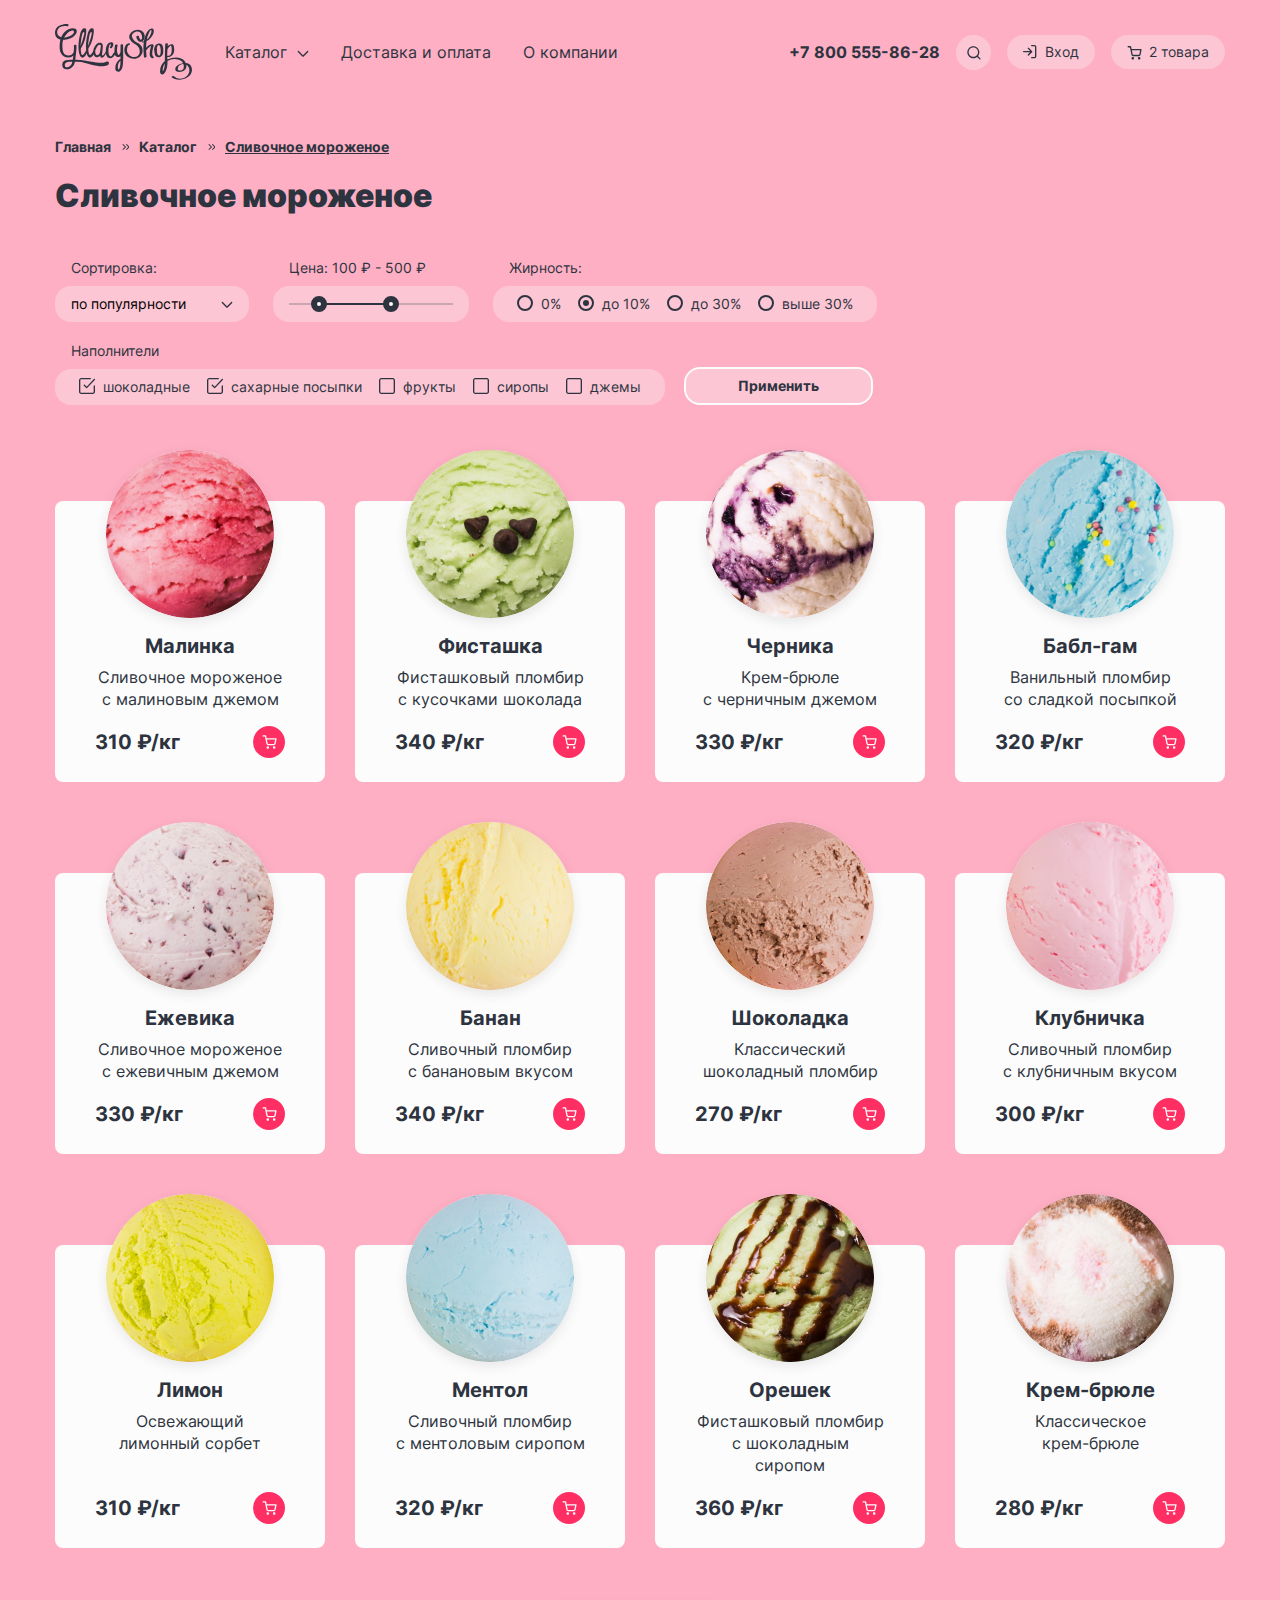
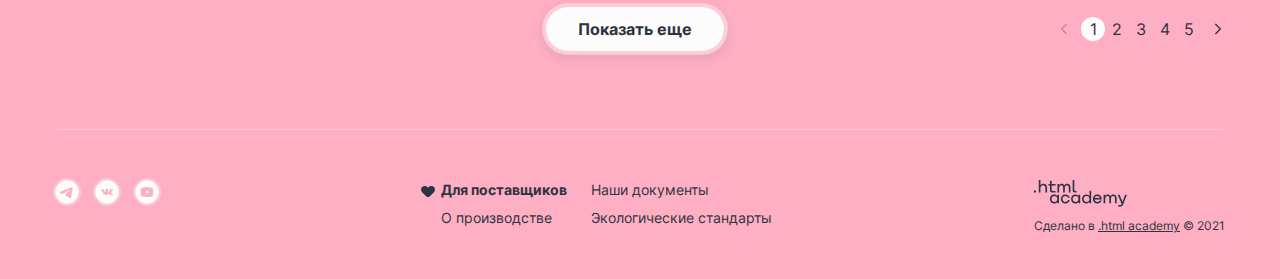
==== commit bc9b22ab: "Merge pull request #2 from EugeneChepkasov/master" ====
--- a/catalog.html
+++ b/catalog.html
@@ -66,7 +66,7 @@
               <a href="#" title="Вход в личный кабинет" class="login-link">Вход</a>
 
               <form action="https://echo.htmlacademy.ru/courses" method="post" class="login-popover">
-                <p class="title">Личный кабинет</p>
+                <p class="title login-title">Личный кабинет</p>
                 <input class="common-input login-input" type="email" name="email" placeholder="email@example.com"
                   required>
                 <input class="common-input input-password" type="password" name="password" placeholder="......"
--- a/styles/styles.css
+++ b/styles/styles.css
@@ -222,6 +222,7 @@
   border-radius: 4px;
   font-family: "Inter", "Arial", sans-serif;
   font-size: 16px;
+  line-height: 103%;
   font-weight: 400;
   color: #2D3440;
   background-color: #fcfcfc;
@@ -481,24 +482,24 @@
 }
 
 
-
+.inner-navigation-wrap {
+  display: none;
+  position: absolute;
+  border-top: 21px solid transparent;
+  box-sizing: border-box;
+  margin-top: -12px;
+}
 
 .inner-navigation {
   list-style: none;
   font-size: 14px;
-  padding: 6px 0;
+  line-height: 140%;
+  padding: 12px 0 8px 0;
   box-shadow: 0 8px 16px rgba(45, 52, 64, 0.12);
   border-radius: 4px;
   background: #fcfcfc;
 }
 
-.inner-navigation-wrap {
-  position: absolute;
-  display: none;
-  border-top: 21px solid transparent;
-  box-sizing: border-box;
-  margin-top: -13px;
-}
 
 .navigation-item:hover > .inner-navigation-wrap,
 .navigation-item:focus-within > .inner-navigation-wrap {
@@ -521,7 +522,7 @@
 .inner-navigation-item div {
   height: 1px;
   background: rgba(185, 185, 185, 1);
-  margin: 4px 16px;
+  margin: 5px 16px;
 }
 
 .inner-navigation-item a:hover {
@@ -571,8 +572,8 @@
 .login-popover {
   display: none;
   position: absolute;
-  left: -122px;
-  top: 36px;
+  left: -119px;
+  top: 33px;
   width: 420px;
   box-sizing: border-box;
   padding: 48px;
@@ -581,6 +582,10 @@
   box-shadow: 0px 8px 16px rgba(45, 52, 64, 0.12);
   border-top: 8px solid transparent;
   background-clip: padding-box;
+}
+
+.login-title {
+  margin-bottom: 32px;
 }
 
 .login-input {
@@ -602,7 +607,8 @@
 
 .login-action {
   display: flex;
-  margin-top: 16px;
+  margin-top: 12px;
+  margin-left: -2px;
 }
 
 .login-links {
@@ -632,8 +638,8 @@
 .cart-popover {
   display: none;
   position: absolute;
-  left: 0;
-  top: 36px;
+  left: -8px;
+  top: 35px;
   padding: 48px;
   background-color: #fcfcfc;
   border-top: 8px solid transparent;
@@ -652,13 +658,12 @@
   list-style: none;
   margin: 32px 0;
   padding: 0;
-
 }
 
 .cart-item {
   display: grid;
   width: 345px;
-  grid-template-columns: 1fr 80px 10px;
+  grid-template-columns: 1fr 92px 14px;
   column-gap: 16px;
   align-items: center;
   margin-top: 24px;
@@ -690,7 +695,7 @@
   font-family: "Inter", "Arial", sans-serif;
   font-weight: 700;
   font-size: 18px;
-  line-height: 20px;
+  line-height: 16px;
   color: #2d3440;
   margin: 0;
   padding: 0;
@@ -727,7 +732,8 @@
 
 .cart-order {
   position: relative;
-  margin-top: 64px;
+  margin-top: 59px;
+  margin-left: -2px;
 }
 
 .cart-order::before {
@@ -736,7 +742,7 @@
   width: 100%;
   height: 1px;
   background-color: #e7e7e7;
-  top: -32px;
+  top: -29px;
 }
 
 .cart-empty {
@@ -800,9 +806,9 @@
 .slider-image::before {
   content: "";
   position: absolute;
-  left: calc(50% - 312px/2);
+  left: calc(50% - 320px/2);
   top: calc(50% - 312px/2);
-  width: 312px;
+  width: 327px;
   height: 312px;
   border-radius: 50%;
   background-color: rgba(255, 255, 255, 0.5);
@@ -840,7 +846,7 @@
 }
 
 .control-forward {
-  right: 276px;
+  right: 279px;
   top: 238px;
   background-image: url("../images/arrow-white.svg");
   background-repeat: no-repeat;
@@ -850,7 +856,7 @@
 }
 
 .control-back {
-  left: 542px;
+  left: 527px;
   top: 238px;
   background-image: url("../images/arrow-white.svg");
   background-repeat: no-repeat;
@@ -875,9 +881,9 @@
 
 .slider-inactive-image {
   position: relative;
-  transform: scale(0.32);
+  transform: scale(0.3);
   opacity: 0.4;
-  width: 144px;
+  width: 150px;
 }
 
 .slider-inactive-image::before {
@@ -885,7 +891,7 @@
   position: absolute;
   left: 0;
   top: calc(50% - 312px/2);
-  width: 312px;
+  width: 327px;
   height: 312px;
   border-radius: 50%;
   background-color: rgba(255, 255, 255, 0.5);
@@ -1153,7 +1159,7 @@
 /* ABOUT */
 
 .about {
-  background-image: url("/images/background-waffle.jpg");
+  background-image: url("../images/background-waffle.jpg");
   border-radius: 16px;
   padding: 24px;
   margin-bottom: 80px;
@@ -1605,7 +1611,7 @@
   display: flex;
   flex-wrap: wrap;
   column-gap: 24px;
-  row-gap: 18px;
+  row-gap: 19px;
   margin-bottom: 45px;
 }
 
@@ -1913,7 +1919,8 @@
 .modal-button {
   display: flex;
   margin-left: auto;
-  margin-top: 16px;
+  margin-top: 10px;
+  margin-right: -3px;
 }
 
 .modal-title {
@@ -1936,7 +1943,7 @@
   width: 100%;
   height: 1px;
   background-color: rgba(252, 252, 252, 0.3);
-  bottom: -80px;
+  bottom: -75px;
   left: 0;
 }
 
@@ -1987,6 +1994,8 @@
   width: 24px;
   height: 24px;
   border-radius: 50%;
+  margin-left: -5px;
+  margin-right: 5px;
   background: url("../images/icon-pagination.svg") no-repeat center;
   transform: rotate(180deg);
   cursor: pointer;
@@ -1996,11 +2005,18 @@
   display: block;
   width: 24px;
   height: 24px;
+  margin-left: 5px;
+  margin-right: -5px;
   border-radius: 50%;
   background: url("../images/icon-pagination.svg") no-repeat center;
   cursor: pointer;
 }
 
+.pagination-button {
+  margin-top: 2px;
+  margin-left: -10px;
+}
+
 .inactive-pagination {
   opacity: 0.3;
   cursor: auto;
@@ -2013,7 +2029,7 @@
 
 .pagination-previous:active,
 .pagination-next:active {
-opacity: 0.5;
+  opacity: 0.5;
 }
 
 .pagination-previous:focus,
